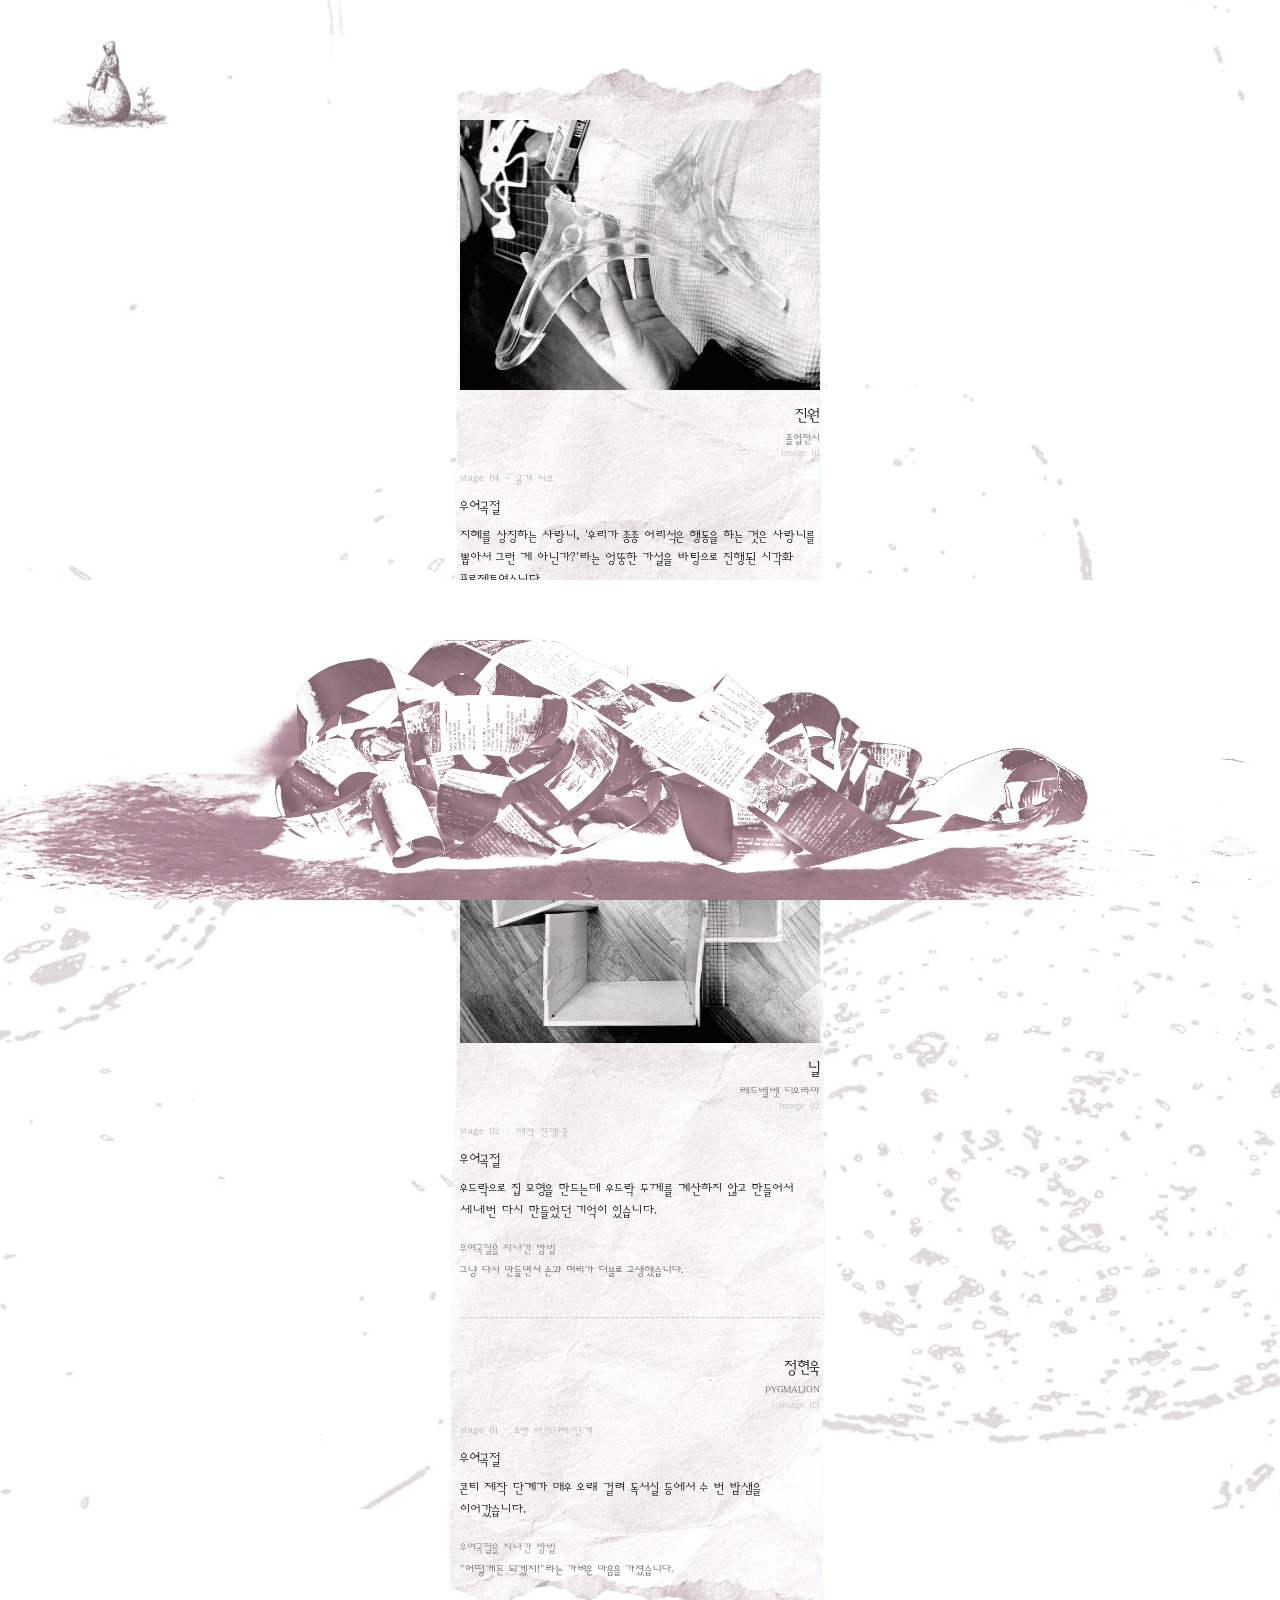
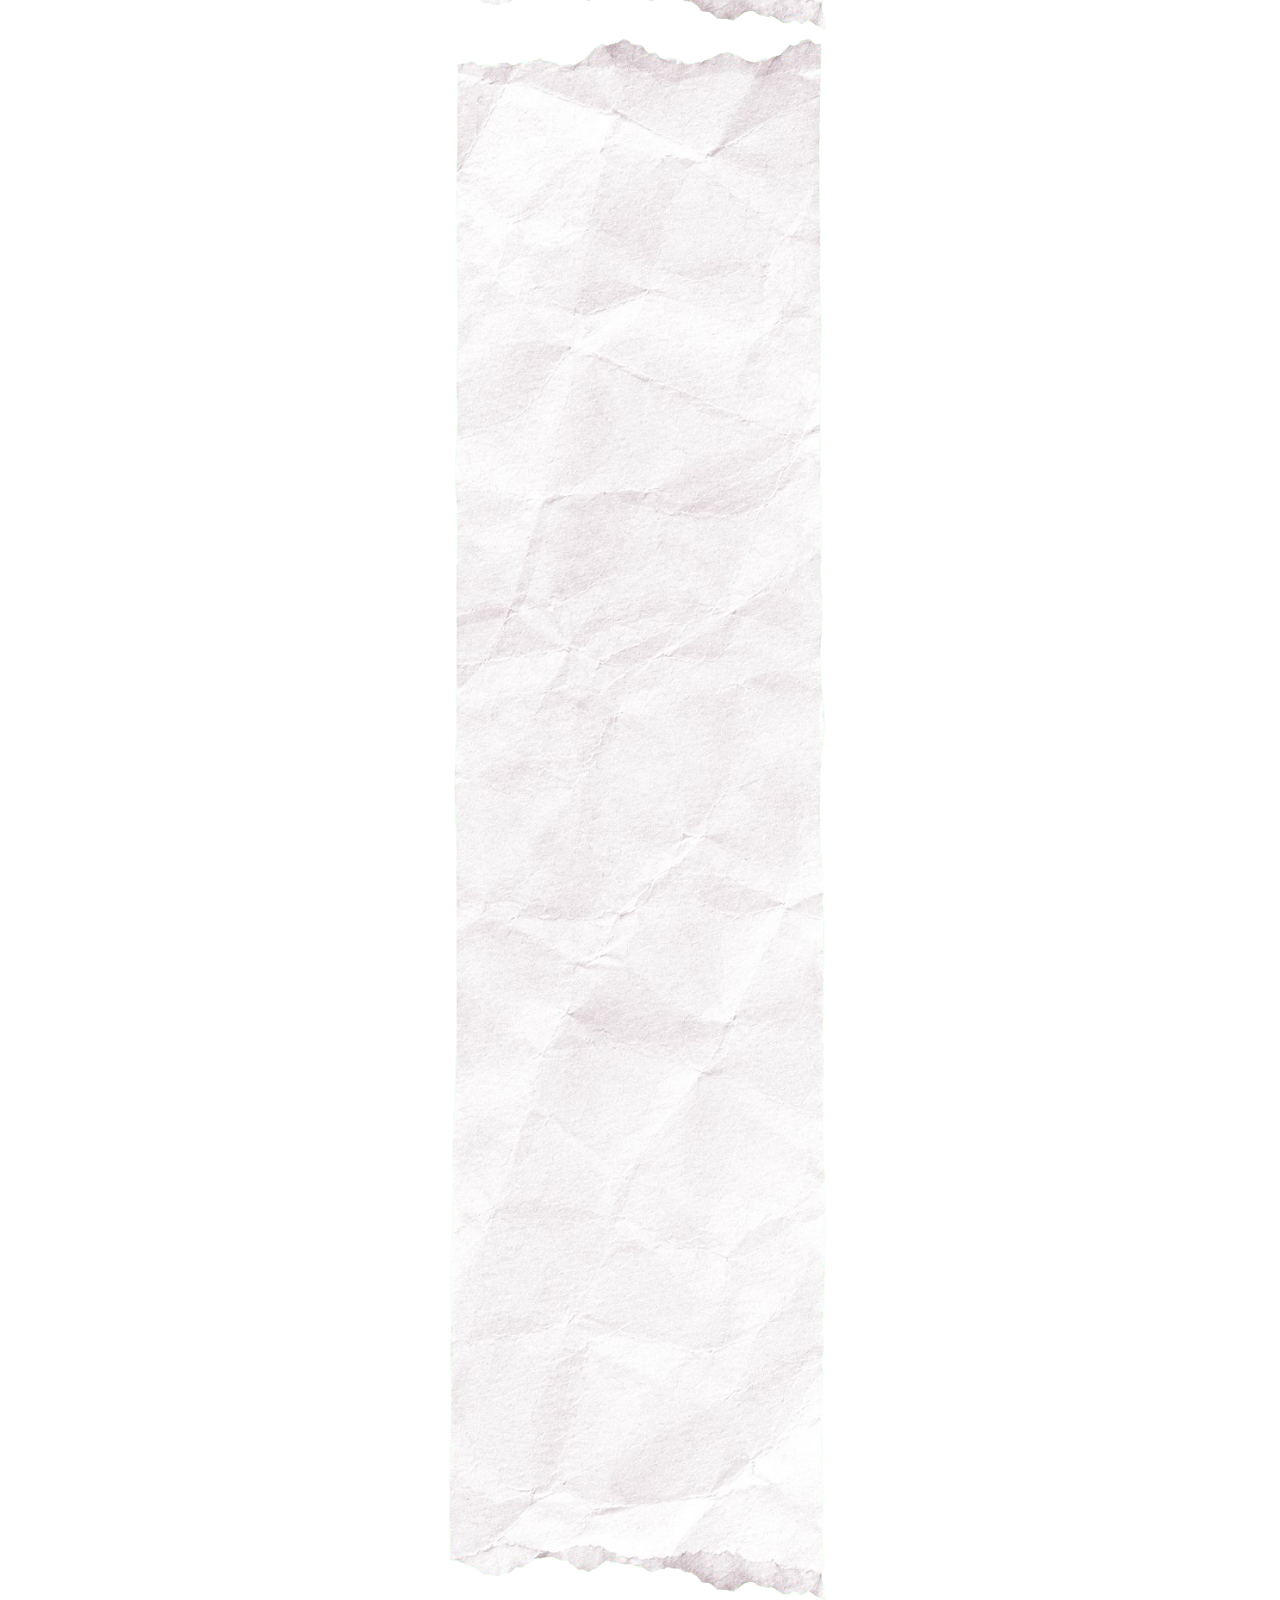
==== part_b.html @ 2a052629 "Initial commit" ====
<!DOCTYPE html>
<html lang="ko">
<head>
<meta charset="UTF-8">
<meta name="viewport" content="width=device-width, initial-scale=1.0">
<title>우여곡절 아카이브 — Part B</title>
<link rel="stylesheet" href="style.css">
<style>
html, body { margin:0; padding:0; background:#fff; }
* { cursor:none !important; box-sizing:border-box; }

body.part-b-body {
  width: 100%;
  min-height: 100vh;
  overflow-x: hidden;
  overflow-y: auto;
  background: #FFFFFF;
  display: block;
  padding-bottom: 340px;
}

.part-b-bg-fixed {
  position: fixed; top: -100px; left: 50%;
  transform: translateX(-50%);
  width: 2574px; height: auto;
  pointer-events: none; z-index: 0; opacity: 0.22;
}

.part-b-home {
  position: fixed; top: 30px; left: 30px;
  width: 160px; height: 107px; z-index: 100; display: block;
}
.part-b-home img { width:100%; height:100%; object-fit:contain; transition:transform 0.3s; }
.part-b-home:hover img { transform:scale(1.05); }

#b-loading {
  position: fixed; inset: 0;
  display: flex; align-items: center; justify-content: center;
  font-family: 'OnulGongHanChe', serif; font-size: 18px; color: #aaa;
  z-index: 200; background: #fff; transition: opacity 0.5s;
}

/* ══════════════════════════════════════
   영수증: 텍스처를 세로로 반복 = 하나의 긴 종이
   콘텐츠는 종이 안정 영역(중앙 ~50% 폭) 안에만
══════════════════════════════════════ */
.receipt-col {
  position: relative;
  /* 텍스처 가운데 종이 폭(423px) 보다 살짝 크게 표시 */
  width: 720px;
  margin: 40px auto 0;
  z-index: 5;
}

/* 텍스처 레이어 — 여러 장 이어붙임 */
.receipt-textures {
  position: absolute;
  inset: 0;
  z-index: 1;
  display: flex;
  flex-direction: column;
}
.receipt-textures img {
  width: 100%;
  height: auto;
  display: block;
  mix-blend-mode: multiply;
  /* 이어붙일 때 첫 장 제외하고 위쪽 찢어진 부분 잘라냄 */
  margin-top: -50px;
}
.receipt-textures img:first-child { margin-top: 0; }

/* 콘텐츠 — 텍스처 위에 */
.receipt-content {
  position: relative;
  z-index: 2;
  /* 좌우: 종이 안정 영역 안쪽 (텍스처 가운데 50%만 종이) */
  /* 720px 폭 기준 좌우 비율 24% → 약 175px씩 */
  padding: 80px 180px 80px;
}

/* 카드 */
.receipt-entry {
  position: relative;
  padding-bottom: 36px;
  margin-bottom: 36px;
  border-bottom: 1.5px dashed rgba(0,0,0,0.18);
}
.receipt-entry:last-child {
  border-bottom: none;
  padding-bottom: 0;
}

/* 인터뷰 이미지 */
.receipt-img {
  width: 100%; height: auto; display: block;
  mix-blend-mode: multiply;
  filter: contrast(1.1) brightness(0.85);
  margin-bottom: 12px;
}
.receipt-img-placeholder {
  width: 100%; height: 160px;
  background: rgba(0,0,0,0.04);
  display: flex; align-items: center; justify-content: center;
  font-family: 'OnulGongHanChe', serif;
  font-size: 11px; color: rgba(0,0,0,0.2);
  margin-bottom: 12px;
}

.receipt-meta { text-align: right; margin-bottom: 12px; }
.receipt-name {
  font-family: 'OnulGongHanChe', serif;
  font-weight: 700; font-size: 17px; line-height: 28px; color: #000;
}
.receipt-work {
  font-family: 'OnulGongHanChe', serif;
  font-weight: 500; font-size: 12px; line-height: 18px; color: #666;
}
.receipt-image-label {
  font-family: 'OnulGongHanChe', serif;
  font-weight: 500; font-size: 11px; color: #bbb;
}

.receipt-stage-tag {
  font-family: 'OnulGongHanChe', serif;
  font-weight: 500; font-size: 11px; color: #aaa;
  margin-bottom: 8px; letter-spacing: 0.04em;
}

.receipt-section-label {
  font-family: 'OnulGongHanChe', serif;
  font-weight: 700; font-size: 15px; line-height: 28px;
  color: #000; margin-bottom: 4px;
}

.receipt-text {
  font-family: 'OnulGongHanChe', serif;
  font-weight: 500; font-size: 14px; line-height: 22px;
  color: #000; word-break: keep-all; overflow-wrap: break-word;
}

.receipt-solution-wrap { margin-top: 14px; }
.receipt-solution-label {
  font-family: 'OnulGongHanChe', serif;
  font-weight: 700; font-size: 12px; line-height: 24px; color: #777;
}
.receipt-solution-text {
  font-family: 'OnulGongHanChe', serif;
  font-weight: 500; font-size: 12px; line-height: 20px;
  color: #555; word-break: keep-all; overflow-wrap: break-word;
}

/* PILE */
.pile-fixed {
  position: fixed; bottom: 0; left: 0;
  width: 100vw; z-index: 10; pointer-events: none;
}
.pile-fixed img {
  width: 100%; height: auto; display: block;
  mix-blend-mode: multiply;
  max-height: 320px; object-fit: cover; object-position: bottom;
}

/* 커서 */
#cursor {
  position: fixed; width: 52px; height: auto;
  pointer-events: none; z-index: 9999;
  transform: translate(-50%, -88%);
  user-select: none; opacity: 0; transition: opacity 0.15s;
}
#trail-layer { position: fixed; inset: 0; pointer-events: none; z-index: 80; overflow: hidden; }
.trail-img { position: fixed; pointer-events: none; opacity: 0; transition: opacity 0.15s ease; }
#quote-bubble {
  position: fixed; pointer-events: none; z-index: 90;
  opacity: 0; transition: opacity 0.4s ease; max-width: 340px;
}
.quote-text { font-family: 'OnulGongHanChe', serif; font-weight: 500; font-size: 18px; line-height: 1.7; color: #000; word-break: keep-all; }
.quote-attr { font-family: 'OnulGongHanChe', serif; font-weight: 300; font-size: 13px; color: #666; margin-top: 8px; }
</style>
</head>
<body class="part-b-body">

<div id="b-loading">불러오는 중…</div>

<img id="cursor" src="images/custom_cursor.png" alt="">
<div id="trail-layer"></div>
<div id="quote-bubble">
  <div class="quote-text" id="quote-text"></div>
  <div class="quote-attr" id="quote-attr"></div>
</div>

<img src="images/egg_background.png" class="part-b-bg-fixed" alt="">
<a href="index.html" class="part-b-home">
  <img src="images/landingpage_button.png" alt="">
</a>

<div class="receipt-col" id="receipt-col">
  <!-- 텍스처 레이어 (JS가 콘텐츠 높이에 맞춰 갯수 채움) -->
  <div class="receipt-textures" id="receipt-textures"></div>
  <!-- 콘텐츠 레이어 -->
  <div class="receipt-content" id="receipt-content"></div>
</div>

<!-- 영수증 하단 pile 경계 마스크 -->
<div class="receipt-pile-mask"></div>

<div class="pile-fixed">
  <img src="images/pile.png" alt="">
</div>

<script src="sheet.js"></script>

<script>
function renderReceipt(data) {
  const content = document.getElementById('receipt-content');
  const textures = document.getElementById('receipt-textures');

  if (!data || !data.length) {
    content.innerHTML = '<div style="padding:40px;color:#aaa;font-family:OnulGongHanChe,serif">데이터를 불러올 수 없습니다.</div>';
    return;
  }

  // 콘텐츠 렌더
  let html = '';
  data.forEach((d, i) => {
    const num = String(i+1).padStart(2,'0');
    // 로컬 이미지 매핑
    const LOCAL_IMGS = {
      '진원':             'images/interview_jinwon.png',
      '닐':               'images/interview_nil.png',
      '토토':             'images/interview_toto.png',
      '소녀시대언니들도와줘': 'images/interview_sideeye_1.png',
      '조훈규':           'images/interview_hh.png',
    };
    const imgSrc = d.imageUrl || LOCAL_IMGS[d.name] || null;
    // 이미지 있을 때만 표시, 없으면 생략
    const imgBlock = imgSrc
      ? `<img src="${imgSrc}" class="receipt-img" alt="${d.name}">`
      : '';
    const sol = d.solution
      ? `<div class="receipt-solution-wrap">
          <div class="receipt-solution-label">우여곡절을 지나간 방법</div>
          <div class="receipt-solution-text">${d.solution}</div>
         </div>` : '';
    const stageLabel = STAGE_NAMES[d.stage] || d.stageWhen || '';
    html += `
      <div class="receipt-entry">
        ${imgBlock}
        <div class="receipt-meta">
          <div class="receipt-name">${d.name}</div>
          <div class="receipt-work">${d.work}</div>
          <div class="receipt-image-label">image ${num}</div>
        </div>
        <div class="receipt-stage-tag">stage ${d.stage} · ${stageLabel}</div>
        <div class="receipt-section-label">우여곡절</div>
        <div class="receipt-text">${d.story.replace(/\n/g,'<br>')}</div>
        ${sol}
      </div>`;
  });
  content.innerHTML = html;

  // 텍스처 갯수: 콘텐츠 높이에 따라 채움
  requestAnimationFrame(() => {
    const contentHeight = content.offsetHeight;
    // 텍스처 한 장이 폭 720일 때 높이 = 720 * (1882/836) ≈ 1620px
    const textureH = 720 * (1882/836);
    // 첫 장 이후로는 -50px overlap이라 실효 높이 1570px
    const effectiveH = textureH - 50;
    const count = Math.max(1, Math.ceil((contentHeight - textureH) / effectiveH) + 1);

    let texHtml = '';
    for (let i = 0; i < count; i++) {
      texHtml += '<img src="images/paper_texture.png" alt="">';
    }
    textures.innerHTML = texHtml;
  });
}

(async () => {
  const loading = document.getElementById('b-loading');
  try {
    const data = await fetchSheetData();
    renderReceipt(data);
  } catch(e) {
    console.error('시트 로드 실패:', e);
    renderReceipt([
      { name:"진원", work:"졸업전시", stage:"04", stageWhen:"공개 이후",
        story:"지혜를 상징하는 사랑니, '우리가 종종 어리석은 행동을 하는 것은 사랑니를 뽑아서 그런 게 아닌가?'라는 엉뚱한 가설을 바탕으로 진행된 시각화 프로젝트였습니다.",
        solution:"" },
      { name:"닐", work:"레드벨벳 디오라마", stage:"02", stageWhen:"제작 진행 중",
        story:"우드락으로 집 모형을 만드는데 우드락 두께를 계산하지 않고 만들어서 세네번 다시 만들었던 기억이 있습니다.",
        solution:"그냥 다시 만들면서 손과 머리가 더블로 고생했습니다." },
      { name:"정현욱", work:"PYGMALION", stage:"01", stageWhen:"초반 아이디어 단계",
        story:"콘티 제작 단계가 매우 오래 걸려 독서실 등에서 수 번 밤샘을 이어갔습니다.",
        solution:"\"어떻게든 되겠지!\"라는 가벼운 마음을 가졌습니다." },
    ]);
  } finally {
    loading.style.opacity = '0';
    setTimeout(() => loading.remove(), 500);
  }
  // solution 텍스트로 드래그 quote 업데이트
  if (data && data.length) {
    const sentences = [];
    data.forEach(d => {
      if (!d.solution) return;
      if (d.solution.length < 60) sentences.push({ text: d.solution.trim(), attr: d.name });
      // 긴 건 앞 60자
      else sentences.push({ text: d.solution.slice(0, 55).trim() + '…', attr: d.name });
    });
    if (sentences.length > 2) {
      QUOTES.length = 0;
      sentences.forEach(s => QUOTES.push(s));
    }
  }
})();
</script>

<script>
const cursor = document.getElementById('cursor');
document.addEventListener('mousemove', e => {
  cursor.style.left = e.clientX+'px'; cursor.style.top = e.clientY+'px';
  cursor.style.opacity = '1';
});
document.addEventListener('mouseleave', ()=>cursor.style.opacity='0');
document.addEventListener('mouseenter', ()=>cursor.style.opacity='1');

const QUOTES=[{text:"어떻게든 되겠지!",attr:"정현욱"},{text:"즐기기도 하지만 이런 과정을 통해 작업세계가 단단해진다",attr:"비둘기"},{text:"죽어라 하는 수 밖에. 그래야 될 대로 된다",attr:"켠누님"},{text:"울면서 정신없이 밤을 새 책을 만들었다",attr:"토토"},{text:"녹음하면서 사과만 다섯개 먹었어요",attr:"고래"},{text:"끊질기게 인터넷을 뒤지고, 여러 실험을 하고, 다시 만들고",attr:"비둘기"},{text:"아 포기할까..그래도 시작한 거 끝까지 해야지",attr:"진원"}];
const PERSONAS=['images/egg_persona_01.png','images/egg_persona_02.png','images/egg_persona_03.png','images/egg_persona_04.png','images/egg_persona_05.png','images/egg_persona_06.png','images/egg_persona_07.png'];
const trailLayer=document.getElementById('trail-layer');
const quoteBubble=document.getElementById('quote-bubble');
const quoteText=document.getElementById('quote-text');
const quoteAttr=document.getElementById('quote-attr');
let isDown=false,didDrag=false,downX=0,downY=0,lastTX=0,lastTY=0,quoteTimer=null;
document.querySelectorAll('a').forEach(a=>a.addEventListener('click',e=>{if(didDrag)e.preventDefault();}));
document.addEventListener('mousedown',e=>{isDown=true;didDrag=false;downX=e.clientX;downY=e.clientY;lastTX=e.clientX;lastTY=e.clientY;});
document.addEventListener('mouseup',e=>{
  if(!isDown)return;isDown=false;if(!didDrag)return;
  const q=QUOTES[Math.floor(Math.random()*QUOTES.length)];
  quoteText.textContent='\u201c'+q.text+'\u201d';quoteAttr.textContent='— '+q.attr;
  let qx=e.clientX+28,qy=e.clientY-30;
  if(qx+340>window.innerWidth)qx=e.clientX-360;if(qy<30)qy=e.clientY+40;
  quoteBubble.style.left=qx+'px';quoteBubble.style.top=qy+'px';quoteBubble.style.opacity='1';
  if(quoteTimer)clearTimeout(quoteTimer);
  quoteTimer=setTimeout(()=>quoteBubble.style.opacity='0',4500);
});
document.addEventListener('mousemove',e=>{
  if(!isDown)return;
  if(!didDrag&&Math.hypot(e.clientX-downX,e.clientY-downY)>30)didDrag=true;
  if(!didDrag)return;
  if(Math.hypot(e.clientX-lastTX,e.clientY-lastTY)<55)return;
  lastTX=e.clientX;lastTY=e.clientY;
  const img=document.createElement('img');
  img.src=PERSONAS[Math.floor(Math.random()*PERSONAS.length)];
  img.className='trail-img';
  const sz=60+Math.random()*40,rot=(Math.random()-0.5)*18,flip=Math.random()>0.5?-1:1;
  img.style.cssText=`left:${e.clientX}px;top:${e.clientY}px;height:${sz}px;width:auto;transform:translate(-50%,-55%) rotate(${rot}deg) scaleX(${flip});`;
  trailLayer.appendChild(img);
  requestAnimationFrame(()=>{
    img.style.opacity='0.9';
    setTimeout(()=>{img.style.transition='opacity 2.5s ease';img.style.opacity='0';setTimeout(()=>img.remove(),2600);},800);
  });
});
</script>
</body>
</html>
---- style.css ----
/* ─────────────────────────────────────────
   FONT
   ───────────────────────────────────────── */
@font-face {
  font-family: 'OnulGongHanChe';
  src: url('fonts/OnulGongHanChe-Light.otf') format('opentype');
  font-weight: 300;
}
@font-face {
  font-family: 'OnulGongHanChe';
  src: url('fonts/OnulGongHanChe-Medium.otf') format('opentype');
  font-weight: 500;
}
@font-face {
  font-family: 'OnulGongHanChe';
  src: url('fonts/OnulGongHanChe-Medium.otf') format('opentype');
  font-weight: 700;
}

/* ─────────────────────────────────────────
   RESET
   ───────────────────────────────────────── */
* { margin: 0; padding: 0; box-sizing: border-box; }

html, body {
  width: 100%;
  height: 100%;
  background: #FFFFFF;
}

body {
  font-family: 'OnulGongHanChe', serif;
  cursor: none;
  user-select: none;
  overflow: hidden;
  display: flex;
  justify-content: center;
  align-items: center;
}

a { text-decoration: none; color: inherit; }

/* ─────────────────────────────────────────
   자동 축소 wrapper
   ───────────────────────────────────────── */
.scale-wrapper {
  position: relative;
  width: 1920px;
  height: 1200px;
  transform-origin: center center;
  flex-shrink: 0;
}

/* ─────────────────────────────────────────
   PAGE
   ───────────────────────────────────────── */
.page {
  position: absolute;
  inset: 0;
  width: 1920px;
  height: 1200px;
  background: #FFFFFF;
  overflow: hidden;
  display: none;
}
.page.active { display: block; }

/* 배경 알 자국 — 30% 투명 */
.egg-bg {
  position: absolute;
  top: -100px;
  left: 50%;
  transform: translateX(-50%);
  width: 2574px;
  height: auto;
  pointer-events: none;
  z-index: 1;
  opacity: 0.3;
}

/* ─────────────────────────────────────────
   양옆 큰 페르소나 (랜딩 페이지로 이동)
   왼쪽: X 약 -64 (화면 왼쪽 끝에 살짝 걸침)
   오른쪽: X 1586 (1920-334=1586)
   Y 485 둘 다
   ───────────────────────────────────────── */
.landing-side {
  position: absolute;
  width: 160px;
  height: 107px;
  z-index: 4;
  cursor: none;
  display: block;
}
.landing-side img {
  width: 100%;
  height: 100%;
  object-fit: contain;
  transition: transform 0.3s ease;
}
.landing-side:hover img {
  transform: scale(1.05);
}
.landing-left {
  position: fixed !important;
  bottom: 40px !important;
  left: 40px !important;
  top: auto !important;
  transform: none !important;
  width: 160px !important;
  height: 107px !important;
}
.landing-left img {
  transform: scaleX(-1);
}
.landing-left:hover img {
  transform: scaleX(-1) scale(1.05);
}
.landing-right {
  top: 485px;
  right: 0;
}

/* ─────────────────────────────────────────
   질문 텍스트
   ───────────────────────────────────────── */
.question {
  position: absolute;
  top: 40px;
  left: 612px;
  width: 400px;
  font-family: 'OnulGongHanChe', serif;
  font-weight: 700;
  font-size: 36px;
  line-height: 48px;
  color: #000;
  z-index: 5;
}

/* ─────────────────────────────────────────
   시점 5개
   ───────────────────────────────────────── */
.stages {
  position: absolute;
  top: 150px;
  left: 50%;
  transform: translateX(-50%);
  display: flex;
  flex-direction: column;
  align-items: center;
  gap: 50px;
  z-index: 5;
}

.stage-item {
  position: relative;
  display: flex;
  align-items: center;
  cursor: none;
  transition: transform 0.3s ease;
}
.stage-item:hover {
  transform: scale(1.03);
}

.stage-img {
  display: block;
  flex-shrink: 0;
}

.stage-01-size { width: 266px; height: 177px; }
.stage-02-size { width: 266px; height: 202px; }
.stage-03-size { width: 266px; height: 177px; }
.stage-04-size { width: 265px; height: 177px; }
.stage-05-size { width: 205px; height: 137px; }

.stage-label {
  font-family: 'OnulGongHanChe', serif;
  font-weight: 700;
  font-size: 20px;
  line-height: 20px;
  color: #000;
  white-space: nowrap;
  width: 200px;
  margin-left: 24px;
}

/* ─────────────────────────────────────────
   홈 알 (오른쪽 아래)
   ───────────────────────────────────────── */
.home-egg {
  position: fixed;
  bottom: 40px;
  left: 40px;
  width: 160px;
  height: 107px;
  z-index: 100;
  cursor: none;
  display: block;
}
.home-egg img {
  width: 100%;
  height: 100%;
  object-fit: contain;
  display: block;
  transition: transform 0.3s ease;
}
.home-egg:hover img {
  transform: scale(1.05);
}

/* tooltip */
[data-tooltip] {
  position: relative;
}
[data-tooltip]:hover::after {
  content: attr(data-tooltip);
  position: absolute;
  top: -32px;
  left: 50%;
  transform: translateX(-50%);
  font-family: 'OnulGongHanChe', serif;
  font-weight: 500;
  font-size: 16px;
  color: #000;
  white-space: nowrap;
  pointer-events: none;
  z-index: 100;
}

/* ─────────────────────────────────────────
   사례 화면
   ───────────────────────────────────────── */

/* sideeye: 피그마 X -64, Y -133, W 579 H 386 */
.sideeye-link {
  position: absolute;
  top: -133px;
  left: -64px;
  width: 579px;
  height: 386px;
  z-index: 6;
  cursor: none;
  display: block;
}
.sideeye {
  width: 100%;
  height: 100%;
  object-fit: contain;
  transition: transform 0.3s ease;
}
.sideeye-link:hover .sideeye {
  transform: scale(1.03);
}

/* 헤더 */
.case-header {
  position: absolute;
  top: 60px;
  left: 50%;
  transform: translateX(-50%);
  font-family: 'OnulGongHanChe', serif;
  font-weight: 700;
  font-size: 36px;
  line-height: 48px;
  color: #000;
  z-index: 5;
}

/* 왼쪽 단계 인덱스 (현재 시점 빼고 4개) */
.stage-nav {
  position: absolute;
  top: 320px;
  left: 80px;
  display: flex;
  flex-direction: column;
  gap: 24px;
  z-index: 5;
}
.stage-nav-item {
  display: flex;
  align-items: center;
  cursor: none;
  transition: transform 0.3s ease;
}
.stage-nav-item:hover {
  transform: scale(1.03);
}
.stage-nav-item img {
  width: 110px;
  height: auto;
  display: block;
  flex-shrink: 0;
}
.stage-nav-item .stage-nav-label {
  font-family: 'OnulGongHanChe', serif;
  font-weight: 500;
  font-size: 13px;
  color: #000;
  margin-left: 10px;
  white-space: nowrap;
}

/* 가운데 — 이미지가 텍스트 위에 있어야 함 (z-index 높게) */
.case-center {
  position: absolute;
  top: 430px;
  left: 50%;
  transform: translateX(-50%);
  display: flex;
  flex-direction: column;
  align-items: center;
  gap: 12px;
  z-index: 8; /* 텍스트박스(5)보다 위 */
}
.case-subtitle {
  font-family: 'OnulGongHanChe', serif;
  font-weight: 500;
  font-size: 16px;
  line-height: 22px;
  color: #000;
  margin-bottom: 8px;
  text-align: center;
  width: 388px;
  word-break: keep-all;
  overflow-wrap: break-word;
  white-space: normal;
}
.case-main-img {
  width: 388px;
  height: 259px;
  cursor: none;
  background: #FFFFFF;
  transition: transform 0.3s ease;
}
.case-main-img:hover {
  transform: scale(1.03);
}
.case-main-img[data-tooltip]:hover::after {
  top: auto;
  bottom: -32px;
  font-size: 14px;
  font-weight: 500;
}
.case-stage-label {
  font-family: 'OnulGongHanChe', serif;
  font-weight: 500;
  font-size: 16px;
  line-height: 20px;
  color: #000;
  text-align: center;
  margin-top: 4px;
}
.case-stage-label span {
  margin-right: 8px;
}

/* 텍스트박스 공통 */
.case-box {
  position: absolute;
  width: 288px;
  font-family: 'OnulGongHanChe', serif;
  font-weight: 500;
  font-size: 16px;
  line-height: 20px;
  color: #000;
  z-index: 5;
  overflow: hidden;
}
.case-box-content {
  width: 100%;
  height: 100%;
  overflow-y: auto;
  overflow-x: hidden;
  padding-right: 8px;
  word-break: keep-all;
  hyphens: none;
  -webkit-hyphens: none;
}
.case-box-content::-webkit-scrollbar { width: 4px; }
.case-box-content::-webkit-scrollbar-thumb { background: rgba(0,0,0,0.15); }

/* 왼쪽 해결 — 짧음 (X 440, Y 440 근처에서 시작) */
.case-box-left {
  top: 470px;
  left: 440px;
  height: 116px;
}

/* 오른쪽 우여곡절 — 김 (X ~1192, Y ~440 근처) */
.case-box-right {
  top: 440px;
  right: 440px;
  height: 317px;
}

/* ─────────────────────────────────────────
   드래그 트레일
   ───────────────────────────────────────── */
#trail-layer {
  position: fixed;
  inset: 0;
  pointer-events: none;
  z-index: 80;
}
.trail-img {
  position: absolute;
  pointer-events: none;
  opacity: 0;
  transition: opacity 0.15s ease;
}

#quote-bubble {
  position: fixed;
  pointer-events: none;
  z-index: 90;
  opacity: 0;
  transition: opacity 0.4s ease;
  max-width: 340px;
}
.quote-text {
  font-family: 'OnulGongHanChe', serif;
  font-weight: 500;
  font-size: 20px;
  line-height: 1.7;
  color: #000;
  word-break: keep-all;
}
.quote-attr {
  font-family: 'OnulGongHanChe', serif;
  font-weight: 300;
  font-size: 14px;
  color: #555;
  margin-top: 8px;
  letter-spacing: 0.05em;
}

/* ─────────────────────────────────────────
   커스텀 커서 (시스템 커서 완전 숨김)
   ───────────────────────────────────────── */
* { cursor: none !important; }

#cursor {
  position: fixed;
  width: 50px;
  height: auto;
  pointer-events: none;
  z-index: 9999;
  transform: translate(-20%, -10%);
  user-select: none;
}

/* ─────────────────────────────────────────
   LANDING 페이지
   ───────────────────────────────────────── */
.landing-page {
  position: absolute;
  inset: 0;
  width: 1920px;
  height: 1200px;
  background: #FFFFFF;
}

/* 중앙 거대 알 (C 페이지로) — 약간 오른쪽 */
.landing-main {
  position: absolute;
  bottom: 0;
  left: 50px;
  width: 1509px;
  height: 720px;
  z-index: 5;
  display: block;
}
.landing-main img {
  width: 100%;
  height: 100%;
  object-fit: contain;
  transition: transform 0.5s ease, filter 0.5s ease;
}
.landing-main:hover img {
  transform: scale(1.02);
  filter: brightness(1.05);
}

/* 왼쪽 위 — A 페이지 (더 왼쪽, 약간 작게) */
.landing-a {
  position: absolute;
  top: 0px;
  left: -120px;
  width: 540px;
  height: 320px;
  z-index: 6;
  display: block;
}
.landing-a img {
  width: 100%;
  height: 100%;
  object-fit: contain;
  transition: transform 0.4s ease, filter 0.4s ease;
}
.landing-a:hover img {
  transform: scale(1.04);
  filter: brightness(1.25) saturate(1.1);
}
.landing-a:active img {
  filter: brightness(1.6) saturate(1.2);
  transform: scale(1.02);
}

/* 오른쪽 — B 페이지 (약간 작게) */
.landing-b {
  position: absolute;
  top: 150px;
  right: -80px;
  width: 460px;
  height: 645px;
  z-index: 6;
  display: block;
}
.landing-b img {
  width: 100%;
  height: 100%;
  object-fit: contain;
  transition: transform 0.4s ease, filter 0.4s ease;
}
.landing-b:hover img {
  transform: scale(1.04);
  filter: brightness(1.25) saturate(1.1);
}
.landing-b:active img {
  filter: brightness(1.6) saturate(1.2);
  transform: scale(1.02);
}

/* 호버 텍스트 — 그래픽 밖 빈 공간으로 */
.landing-a:hover::after {
  content: 'Share Yours';
  position: fixed;
  bottom: 60px;
  left: 60px;
  transform: none;
  font-family: 'OnulGongHanChe', serif;
  font-weight: 500;
  font-size: 26px;
  color: #2a1a18;
  white-space: nowrap;
  pointer-events: none;
  z-index: 9999;
  letter-spacing: 0.04em;
}

.landing-b:hover::after {
  content: '우여곡절 Archiving';
  position: absolute;
  top: 50%;
  left: -260px;        /* 상자 왼쪽 빈 공간 */
  transform: translateY(-50%);
  font-family: 'OnulGongHanChe', serif;
  font-weight: 500;
  font-size: 26px;
  color: #2a1a18;
  white-space: nowrap;
  pointer-events: none;
  z-index: 50;
  letter-spacing: 0.04em;
}

.landing-main:hover::after {
  content: '우여곡절 탈출 방법 겉눈질';
  position: absolute;
  top: -50px;          /* 알 위쪽 빈 공간 */
  left: 50%;
  transform: translateX(-50%);
  font-family: 'OnulGongHanChe', serif;
  font-weight: 500;
  font-size: 28px;
  color: #2a1a18;
  white-space: nowrap;
  pointer-events: none;
  z-index: 50;
  letter-spacing: 0.04em;
}

/* 호버 + 클릭 시 빛나는 효과 */
.landing-main:hover img {
  transform: scale(1.02);
  filter: brightness(1.08);
}
.landing-main:active img {
  filter: brightness(1.2);
}
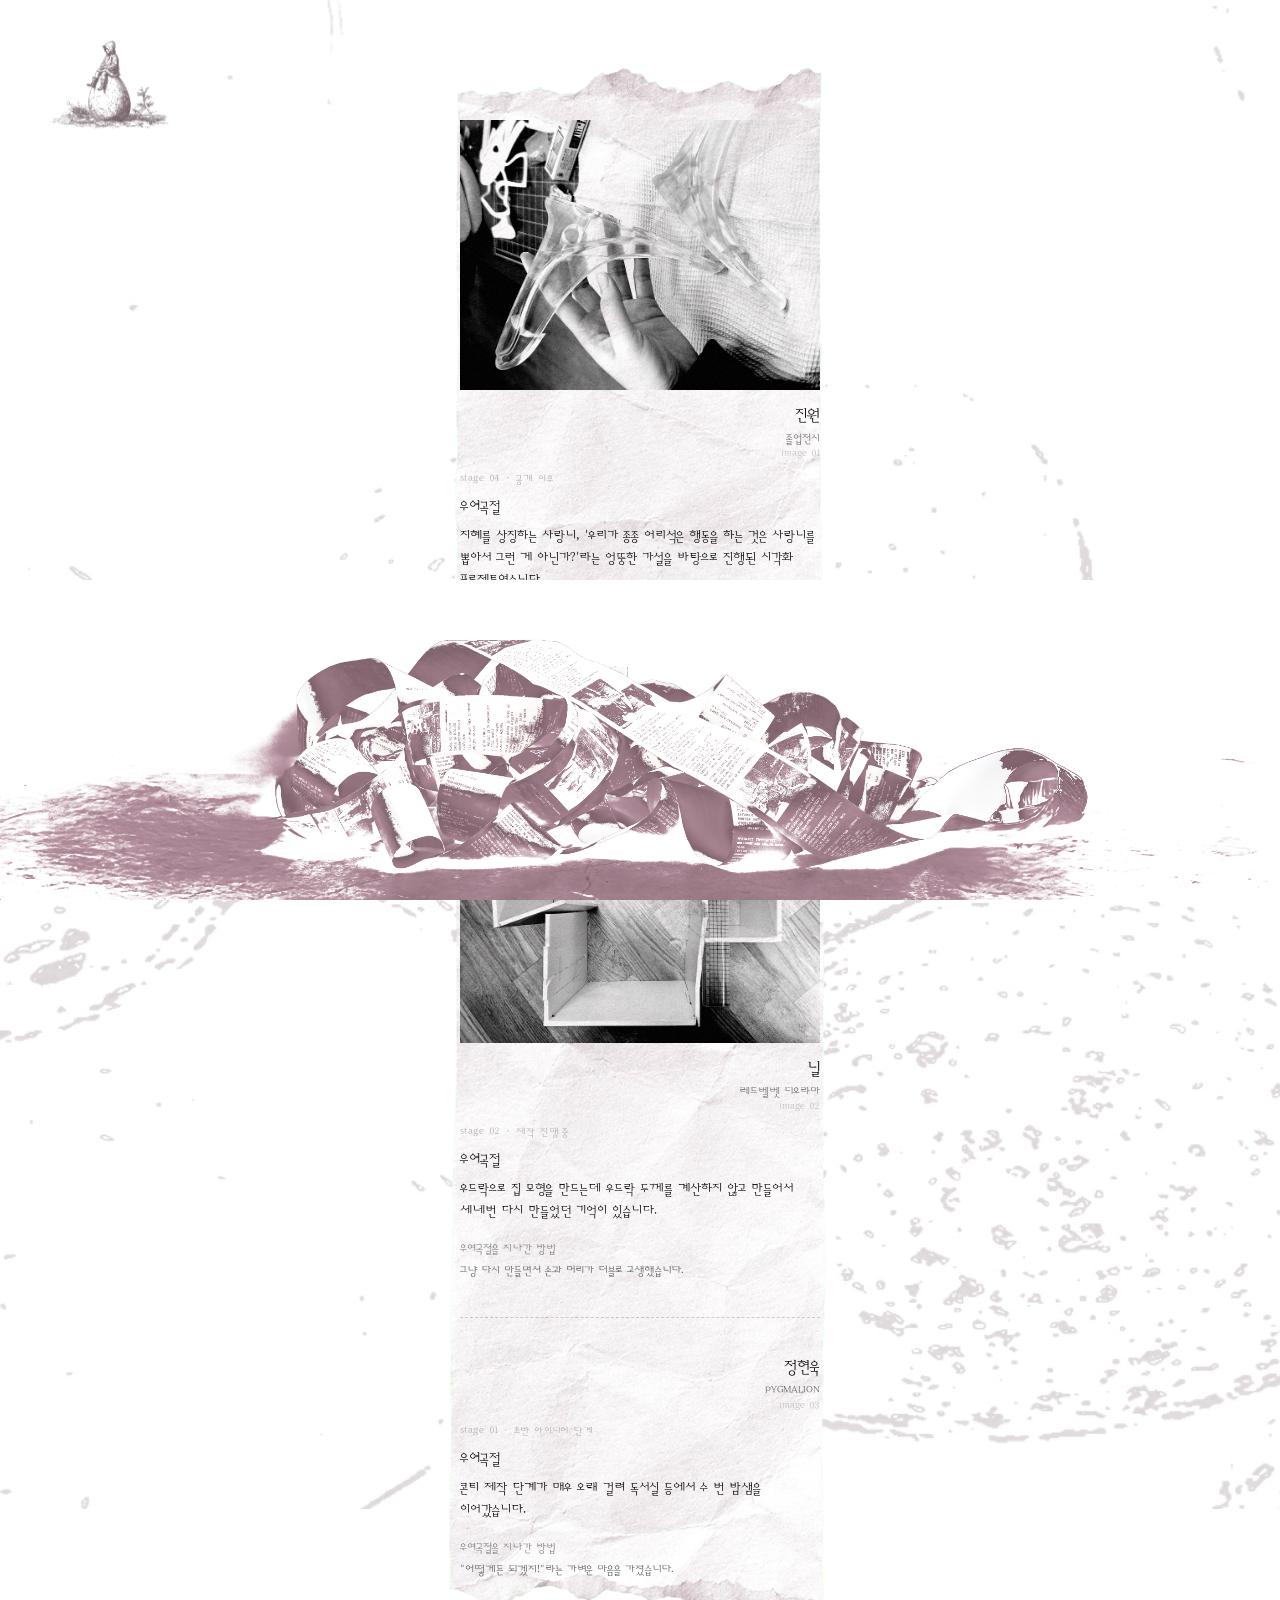
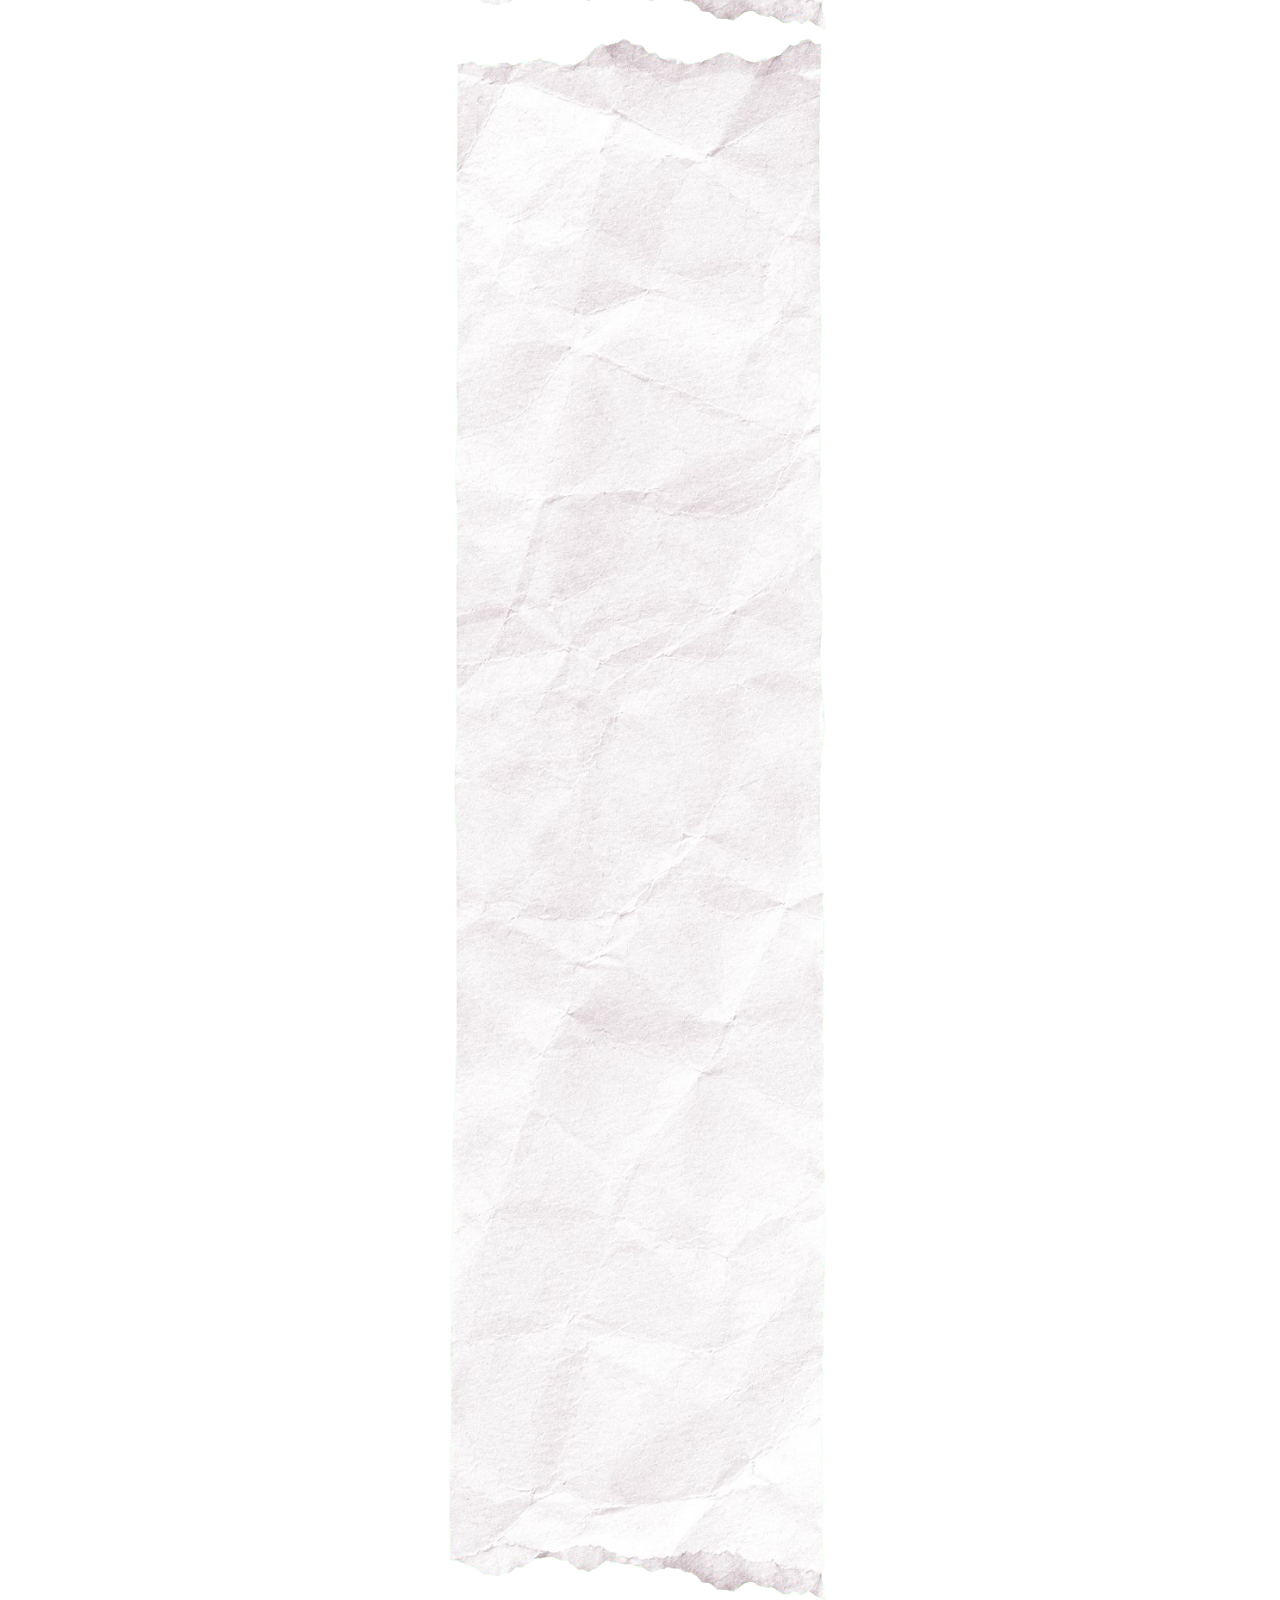
==== commit 88d49f3a: "Update part_b.html" ====
--- a/part_b.html
+++ b/part_b.html
@@ -157,7 +157,8 @@
 }
 .pile-fixed img {
   width: 100%; height: auto; display: block;
-  mix-blend-mode: multiply;
+  mix-blend-mode: normal;
+  opacity: 1;
   max-height: 320px; object-fit: cover; object-position: bottom;
 }
 
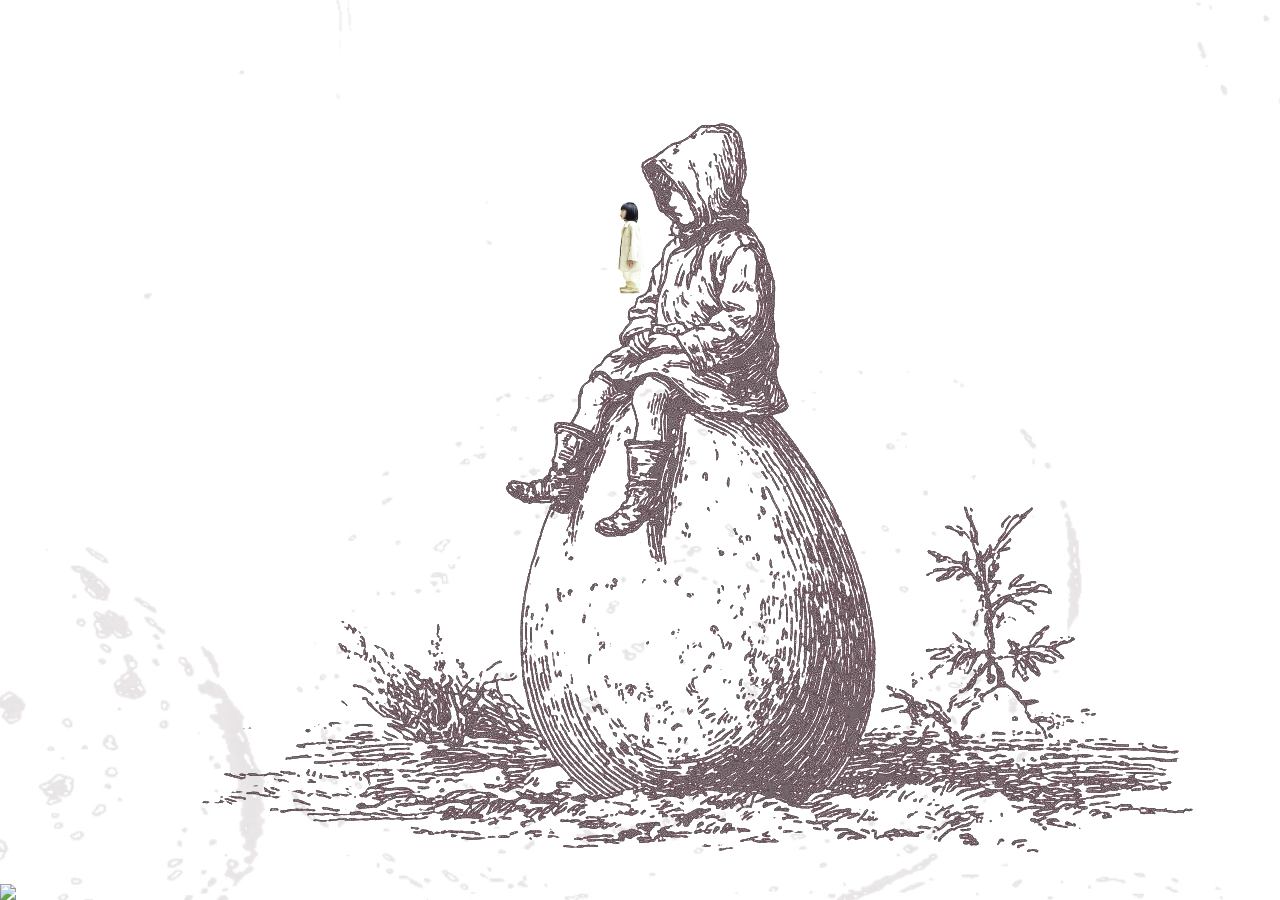
==== commit d127b9ba: "fix image" ====
--- a/part_b.html
+++ b/part_b.html
@@ -6,361 +6,105 @@
 <title>우여곡절 아카이브 — Part B</title>
 <link rel="stylesheet" href="style.css">
 <style>
-html, body { margin:0; padding:0; background:#fff; }
-* { cursor:none !important; box-sizing:border-box; }
+/* ─────────────────────────────────────────
+   기본 레이아웃 수정
+   ───────────────────────────────────────── */
+html, body { margin: 0; padding: 0; background: #fff; cursor: none !important; }
+* { cursor: none !important; box-sizing: border-box; }
 
 body.part-b-body {
-  width: 100%;
-  min-height: 100vh;
-  overflow-x: hidden;
-  overflow-y: auto;
+  width: 100%; min-height: 100vh;
+  overflow-x: hidden; overflow-y: auto;
   background: #FFFFFF;
-  display: block;
-  padding-bottom: 340px;
+  padding-bottom: 400px; /* 하단 무더기 공간 확보 */
 }
 
-.part-b-bg-fixed {
-  position: fixed; top: -100px; left: 50%;
-  transform: translateX(-50%);
-  width: 2574px; height: auto;
-  pointer-events: none; z-index: 0; opacity: 0.22;
-}
-
-.part-b-home {
-  position: fixed; top: 30px; left: 30px;
-  width: 160px; height: 107px; z-index: 100; display: block;
-}
-.part-b-home img { width:100%; height:100%; object-fit:contain; transition:transform 0.3s; }
-.part-b-home:hover img { transform:scale(1.05); }
-
-#b-loading {
-  position: fixed; inset: 0;
-  display: flex; align-items: center; justify-content: center;
-  font-family: 'OnulGongHanChe', serif; font-size: 18px; color: #aaa;
-  z-index: 200; background: #fff; transition: opacity 0.5s;
-}
-
-/* ══════════════════════════════════════
-   영수증: 텍스처를 세로로 반복 = 하나의 긴 종이
-   콘텐츠는 종이 안정 영역(중앙 ~50% 폭) 안에만
-══════════════════════════════════════ */
+/* ── 영수증 종이 크기 및 정렬 ── */
 .receipt-col {
   position: relative;
-  /* 텍스처 가운데 종이 폭(423px) 보다 살짝 크게 표시 */
-  width: 720px;
-  margin: 40px auto 0;
+  width: 900px; /* 영수증 크기 키움 */
+  margin: 100px auto 0;
   z-index: 5;
 }
 
-/* 텍스처 레이어 — 여러 장 이어붙임 */
-.receipt-textures {
-  position: absolute;
-  inset: 0;
-  z-index: 1;
-  display: flex;
-  flex-direction: column;
-}
-.receipt-textures img {
-  width: 100%;
-  height: auto;
-  display: block;
-  mix-blend-mode: multiply;
-  /* 이어붙일 때 첫 장 제외하고 위쪽 찢어진 부분 잘라냄 */
-  margin-top: -50px;
-}
-.receipt-textures img:first-child { margin-top: 0; }
+.receipt-paper { width: 100%; display: block; }
 
-/* 콘텐츠 — 텍스처 위에 */
 .receipt-content {
-  position: relative;
-  z-index: 2;
-  /* 좌우: 종이 안정 영역 안쪽 (텍스처 가운데 50%만 종이) */
-  /* 720px 폭 기준 좌우 비율 24% → 약 175px씩 */
-  padding: 80px 180px 80px;
+  position: absolute; top: 0; left: 0;
+  width: 100%; height: 100%;
+  padding: 80px 110px; /* 텍스트가 그래픽 안 넘어가게 여백 조절 */
+  display: flex; flex-direction: column; align-items: center;
 }
 
-/* 카드 */
-.receipt-entry {
-  position: relative;
-  padding-bottom: 36px;
-  margin-bottom: 36px;
-  border-bottom: 1.5px dashed rgba(0,0,0,0.18);
-}
-.receipt-entry:last-child {
-  border-bottom: none;
-  padding-bottom: 0;
+/* ── 이미지 디테일 (노이즈 + Multiply) ── */
+.receipt-canvas {
+  width: 60%; /* 이미지 사이즈 줄임 */
+  height: auto;
+  mix-blend-mode: multiply; /* 흰색 날리고 종이 질감 비치게 */
+  filter: url(#heavyNoise) contrast(1.1); /* 강한 노이즈 */
+  margin-bottom: 20px;
+  pointer-events: none;
 }
 
-/* 인터뷰 이미지 */
-.receipt-img {
-  width: 100%; height: auto; display: block;
-  mix-blend-mode: multiply;
-  filter: contrast(1.1) brightness(0.85);
-  margin-bottom: 12px;
+.receipt-info { width: 100%; font-family: 'OnulGongHanChe', serif; }
+.r-line { display: flex; justify-content: space-between; border-bottom: 1px dashed #ccc; padding: 10px 0; font-size: 20px; }
+.r-story { margin-top: 25px; font-size: 18px; line-height: 1.6; text-align: justify; word-break: break-all; }
+
+/* ── 하단 무더기 (화면 고정) ── */
+.part-b-pile {
+  position: fixed; /* 고정! */
+  bottom: 0; left: 50%;
+  transform: translateX(-50%);
+  width: 100%; max-width: 1920px;
+  z-index: 80; pointer-events: none;
 }
-.receipt-img-placeholder {
-  width: 100%; height: 160px;
-  background: rgba(0,0,0,0.04);
-  display: flex; align-items: center; justify-content: center;
-  font-family: 'OnulGongHanChe', serif;
-  font-size: 11px; color: rgba(0,0,0,0.2);
-  margin-bottom: 12px;
-}
+.part-b-pile img { width: 100%; display: block; }
 
-.receipt-meta { text-align: right; margin-bottom: 12px; }
-.receipt-name {
-  font-family: 'OnulGongHanChe', serif;
-  font-weight: 700; font-size: 17px; line-height: 28px; color: #000;
-}
-.receipt-work {
-  font-family: 'OnulGongHanChe', serif;
-  font-weight: 500; font-size: 12px; line-height: 18px; color: #666;
-}
-.receipt-image-label {
-  font-family: 'OnulGongHanChe', serif;
-  font-weight: 500; font-size: 11px; color: #bbb;
-}
-
-.receipt-stage-tag {
-  font-family: 'OnulGongHanChe', serif;
-  font-weight: 500; font-size: 11px; color: #aaa;
-  margin-bottom: 8px; letter-spacing: 0.04em;
-}
-
-.receipt-section-label {
-  font-family: 'OnulGongHanChe', serif;
-  font-weight: 700; font-size: 15px; line-height: 28px;
-  color: #000; margin-bottom: 4px;
-}
-
-.receipt-text {
-  font-family: 'OnulGongHanChe', serif;
-  font-weight: 500; font-size: 14px; line-height: 22px;
-  color: #000; word-break: keep-all; overflow-wrap: break-word;
-}
-
-.receipt-solution-wrap { margin-top: 14px; }
-.receipt-solution-label {
-  font-family: 'OnulGongHanChe', serif;
-  font-weight: 700; font-size: 12px; line-height: 24px; color: #777;
-}
-.receipt-solution-text {
-  font-family: 'OnulGongHanChe', serif;
-  font-weight: 500; font-size: 12px; line-height: 20px;
-  color: #555; word-break: keep-all; overflow-wrap: break-word;
-}
-
-/* PILE */
-.pile-fixed {
-  position: fixed; bottom: 0; left: 0;
-  width: 100vw; z-index: 10; pointer-events: none;
-}
-.pile-fixed img {
-  width: 100%; height: auto; display: block;
-  mix-blend-mode: normal;
-  opacity: 1;
-  max-height: 320px; object-fit: cover; object-position: bottom;
-}
-
-/* 커서 */
-#cursor {
-  position: fixed; width: 52px; height: auto;
-  pointer-events: none; z-index: 9999;
-  transform: translate(-50%, -88%);
-  user-select: none; opacity: 0; transition: opacity 0.15s;
-}
-#trail-layer { position: fixed; inset: 0; pointer-events: none; z-index: 80; overflow: hidden; }
-.trail-img { position: fixed; pointer-events: none; opacity: 0; transition: opacity 0.15s ease; }
-#quote-bubble {
-  position: fixed; pointer-events: none; z-index: 90;
-  opacity: 0; transition: opacity 0.4s ease; max-width: 340px;
-}
-.quote-text { font-family: 'OnulGongHanChe', serif; font-weight: 500; font-size: 18px; line-height: 1.7; color: #000; word-break: keep-all; }
-.quote-attr { font-family: 'OnulGongHanChe', serif; font-weight: 300; font-size: 13px; color: #666; margin-top: 8px; }
+.part-b-home { position: fixed; top: 30px; left: 30px; z-index: 100; width: 150px; }
 </style>
 </head>
 <body class="part-b-body">
 
-<div id="b-loading">불러오는 중…</div>
+  <svg style="position: absolute; width: 0; height: 0;">
+    <filter id="heavyNoise">
+      <feTurbulence type="fractalNoise" baseFrequency="0.9" numOctaves="3" />
+      <feColorMatrix type="matrix" values="0 0 0 0 0, 0 0 0 0 0, 0 0 0 0 0, 0 0 0 -1.5 1.5" />
+    </filter>
+  </svg>
 
-<img id="cursor" src="images/custom_cursor.png" alt="">
-<div id="trail-layer"></div>
-<div id="quote-bubble">
-  <div class="quote-text" id="quote-text"></div>
-  <div class="quote-attr" id="quote-attr"></div>
-</div>
+  <img src="images/egg_background.png" style="position:fixed; top:-100px; left:50%; transform:translateX(-50%); width:2500px; opacity:0.15; z-index:0;">
 
-<img src="images/egg_background.png" class="part-b-bg-fixed" alt="">
-<a href="index.html" class="part-b-home">
-  <img src="images/landingpage_button.png" alt="">
-</a>
+  <div id="receipt-list">
+    </div>
 
-<div class="receipt-col" id="receipt-col">
-  <!-- 텍스처 레이어 (JS가 콘텐츠 높이에 맞춰 갯수 채움) -->
-  <div class="receipt-textures" id="receipt-textures"></div>
-  <!-- 콘텐츠 레이어 -->
-  <div class="receipt-content" id="receipt-content"></div>
-</div>
+  <div class="part-b-pile">
+    <img src="images/part_b_pile.png">
+  </div>
 
-<!-- 영수증 하단 pile 경계 마스크 -->
-<div class="receipt-pile-mask"></div>
+  <a href="index.html" class="part-b-home"><img src="images/landingpage_button.png"></a>
 
-<div class="pile-fixed">
-  <img src="images/pile.png" alt="">
-</div>
+  <img id="cursor" src="images/custom_cursor.png" style="position:fixed; pointer-events:none; z-index:9999;">
+  <div id="trail-layer" style="position:fixed; inset:0; pointer-events:none; z-index:999;"></div>
 
-<script src="sheet.js"></script>
-
-<script>
-function renderReceipt(data) {
-  const content = document.getElementById('receipt-content');
-  const textures = document.getElementById('receipt-textures');
-
-  if (!data || !data.length) {
-    content.innerHTML = '<div style="padding:40px;color:#aaa;font-family:OnulGongHanChe,serif">데이터를 불러올 수 없습니다.</div>';
-    return;
-  }
-
-  // 콘텐츠 렌더
-  let html = '';
-  data.forEach((d, i) => {
-    const num = String(i+1).padStart(2,'0');
-    // 로컬 이미지 매핑
-    const LOCAL_IMGS = {
-      '진원':             'images/interview_jinwon.png',
-      '닐':               'images/interview_nil.png',
-      '토토':             'images/interview_toto.png',
-      '소녀시대언니들도와줘': 'images/interview_sideeye_1.png',
-      '조훈규':           'images/interview_hh.png',
+  <script src="script.js"></script>
+  <script>
+    // 흰색 배경 제거 로직
+    window.removeWhite = function(img) {
+      const cvs = document.createElement('canvas');
+      cvs.className = 'receipt-canvas';
+      const ctx = cvs.getContext('2d');
+      cvs.width = img.naturalWidth;
+      cvs.height = img.naturalHeight;
+      ctx.drawImage(img, 0, 0);
+      const imgData = ctx.getImageData(0, 0, cvs.width, cvs.height);
+      const d = imgData.data;
+      for (let i = 0; i < d.length; i += 4) {
+        // 흰색(밝기 210 이상) 날리기
+        if (d[i] > 210 && d[i+1] > 210 && d[i+2] > 210) d[i+3] = 0;
+      }
+      ctx.putImageData(imgData, 0, 0);
+      img.parentNode.replaceChild(cvs, img);
     };
-    const imgSrc = d.imageUrl || LOCAL_IMGS[d.name] || null;
-    // 이미지 있을 때만 표시, 없으면 생략
-    const imgBlock = imgSrc
-      ? `<img src="${imgSrc}" class="receipt-img" alt="${d.name}">`
-      : '';
-    const sol = d.solution
-      ? `<div class="receipt-solution-wrap">
-          <div class="receipt-solution-label">우여곡절을 지나간 방법</div>
-          <div class="receipt-solution-text">${d.solution}</div>
-         </div>` : '';
-    const stageLabel = STAGE_NAMES[d.stage] || d.stageWhen || '';
-    html += `
-      <div class="receipt-entry">
-        ${imgBlock}
-        <div class="receipt-meta">
-          <div class="receipt-name">${d.name}</div>
-          <div class="receipt-work">${d.work}</div>
-          <div class="receipt-image-label">image ${num}</div>
-        </div>
-        <div class="receipt-stage-tag">stage ${d.stage} · ${stageLabel}</div>
-        <div class="receipt-section-label">우여곡절</div>
-        <div class="receipt-text">${d.story.replace(/\n/g,'<br>')}</div>
-        ${sol}
-      </div>`;
-  });
-  content.innerHTML = html;
-
-  // 텍스처 갯수: 콘텐츠 높이에 따라 채움
-  requestAnimationFrame(() => {
-    const contentHeight = content.offsetHeight;
-    // 텍스처 한 장이 폭 720일 때 높이 = 720 * (1882/836) ≈ 1620px
-    const textureH = 720 * (1882/836);
-    // 첫 장 이후로는 -50px overlap이라 실효 높이 1570px
-    const effectiveH = textureH - 50;
-    const count = Math.max(1, Math.ceil((contentHeight - textureH) / effectiveH) + 1);
-
-    let texHtml = '';
-    for (let i = 0; i < count; i++) {
-      texHtml += '<img src="images/paper_texture.png" alt="">';
-    }
-    textures.innerHTML = texHtml;
-  });
-}
-
-(async () => {
-  const loading = document.getElementById('b-loading');
-  try {
-    const data = await fetchSheetData();
-    renderReceipt(data);
-  } catch(e) {
-    console.error('시트 로드 실패:', e);
-    renderReceipt([
-      { name:"진원", work:"졸업전시", stage:"04", stageWhen:"공개 이후",
-        story:"지혜를 상징하는 사랑니, '우리가 종종 어리석은 행동을 하는 것은 사랑니를 뽑아서 그런 게 아닌가?'라는 엉뚱한 가설을 바탕으로 진행된 시각화 프로젝트였습니다.",
-        solution:"" },
-      { name:"닐", work:"레드벨벳 디오라마", stage:"02", stageWhen:"제작 진행 중",
-        story:"우드락으로 집 모형을 만드는데 우드락 두께를 계산하지 않고 만들어서 세네번 다시 만들었던 기억이 있습니다.",
-        solution:"그냥 다시 만들면서 손과 머리가 더블로 고생했습니다." },
-      { name:"정현욱", work:"PYGMALION", stage:"01", stageWhen:"초반 아이디어 단계",
-        story:"콘티 제작 단계가 매우 오래 걸려 독서실 등에서 수 번 밤샘을 이어갔습니다.",
-        solution:"\"어떻게든 되겠지!\"라는 가벼운 마음을 가졌습니다." },
-    ]);
-  } finally {
-    loading.style.opacity = '0';
-    setTimeout(() => loading.remove(), 500);
-  }
-  // solution 텍스트로 드래그 quote 업데이트
-  if (data && data.length) {
-    const sentences = [];
-    data.forEach(d => {
-      if (!d.solution) return;
-      if (d.solution.length < 60) sentences.push({ text: d.solution.trim(), attr: d.name });
-      // 긴 건 앞 60자
-      else sentences.push({ text: d.solution.slice(0, 55).trim() + '…', attr: d.name });
-    });
-    if (sentences.length > 2) {
-      QUOTES.length = 0;
-      sentences.forEach(s => QUOTES.push(s));
-    }
-  }
-})();
-</script>
-
-<script>
-const cursor = document.getElementById('cursor');
-document.addEventListener('mousemove', e => {
-  cursor.style.left = e.clientX+'px'; cursor.style.top = e.clientY+'px';
-  cursor.style.opacity = '1';
-});
-document.addEventListener('mouseleave', ()=>cursor.style.opacity='0');
-document.addEventListener('mouseenter', ()=>cursor.style.opacity='1');
-
-const QUOTES=[{text:"어떻게든 되겠지!",attr:"정현욱"},{text:"즐기기도 하지만 이런 과정을 통해 작업세계가 단단해진다",attr:"비둘기"},{text:"죽어라 하는 수 밖에. 그래야 될 대로 된다",attr:"켠누님"},{text:"울면서 정신없이 밤을 새 책을 만들었다",attr:"토토"},{text:"녹음하면서 사과만 다섯개 먹었어요",attr:"고래"},{text:"끊질기게 인터넷을 뒤지고, 여러 실험을 하고, 다시 만들고",attr:"비둘기"},{text:"아 포기할까..그래도 시작한 거 끝까지 해야지",attr:"진원"}];
-const PERSONAS=['images/egg_persona_01.png','images/egg_persona_02.png','images/egg_persona_03.png','images/egg_persona_04.png','images/egg_persona_05.png','images/egg_persona_06.png','images/egg_persona_07.png'];
-const trailLayer=document.getElementById('trail-layer');
-const quoteBubble=document.getElementById('quote-bubble');
-const quoteText=document.getElementById('quote-text');
-const quoteAttr=document.getElementById('quote-attr');
-let isDown=false,didDrag=false,downX=0,downY=0,lastTX=0,lastTY=0,quoteTimer=null;
-document.querySelectorAll('a').forEach(a=>a.addEventListener('click',e=>{if(didDrag)e.preventDefault();}));
-document.addEventListener('mousedown',e=>{isDown=true;didDrag=false;downX=e.clientX;downY=e.clientY;lastTX=e.clientX;lastTY=e.clientY;});
-document.addEventListener('mouseup',e=>{
-  if(!isDown)return;isDown=false;if(!didDrag)return;
-  const q=QUOTES[Math.floor(Math.random()*QUOTES.length)];
-  quoteText.textContent='\u201c'+q.text+'\u201d';quoteAttr.textContent='— '+q.attr;
-  let qx=e.clientX+28,qy=e.clientY-30;
-  if(qx+340>window.innerWidth)qx=e.clientX-360;if(qy<30)qy=e.clientY+40;
-  quoteBubble.style.left=qx+'px';quoteBubble.style.top=qy+'px';quoteBubble.style.opacity='1';
-  if(quoteTimer)clearTimeout(quoteTimer);
-  quoteTimer=setTimeout(()=>quoteBubble.style.opacity='0',4500);
-});
-document.addEventListener('mousemove',e=>{
-  if(!isDown)return;
-  if(!didDrag&&Math.hypot(e.clientX-downX,e.clientY-downY)>30)didDrag=true;
-  if(!didDrag)return;
-  if(Math.hypot(e.clientX-lastTX,e.clientY-lastTY)<55)return;
-  lastTX=e.clientX;lastTY=e.clientY;
-  const img=document.createElement('img');
-  img.src=PERSONAS[Math.floor(Math.random()*PERSONAS.length)];
-  img.className='trail-img';
-  const sz=60+Math.random()*40,rot=(Math.random()-0.5)*18,flip=Math.random()>0.5?-1:1;
-  img.style.cssText=`left:${e.clientX}px;top:${e.clientY}px;height:${sz}px;width:auto;transform:translate(-50%,-55%) rotate(${rot}deg) scaleX(${flip});`;
-  trailLayer.appendChild(img);
-  requestAnimationFrame(()=>{
-    img.style.opacity='0.9';
-    setTimeout(()=>{img.style.transition='opacity 2.5s ease';img.style.opacity='0';setTimeout(()=>img.remove(),2600);},800);
-  });
-});
-</script>
+  </script>
 </body>
-</html>
+</html>
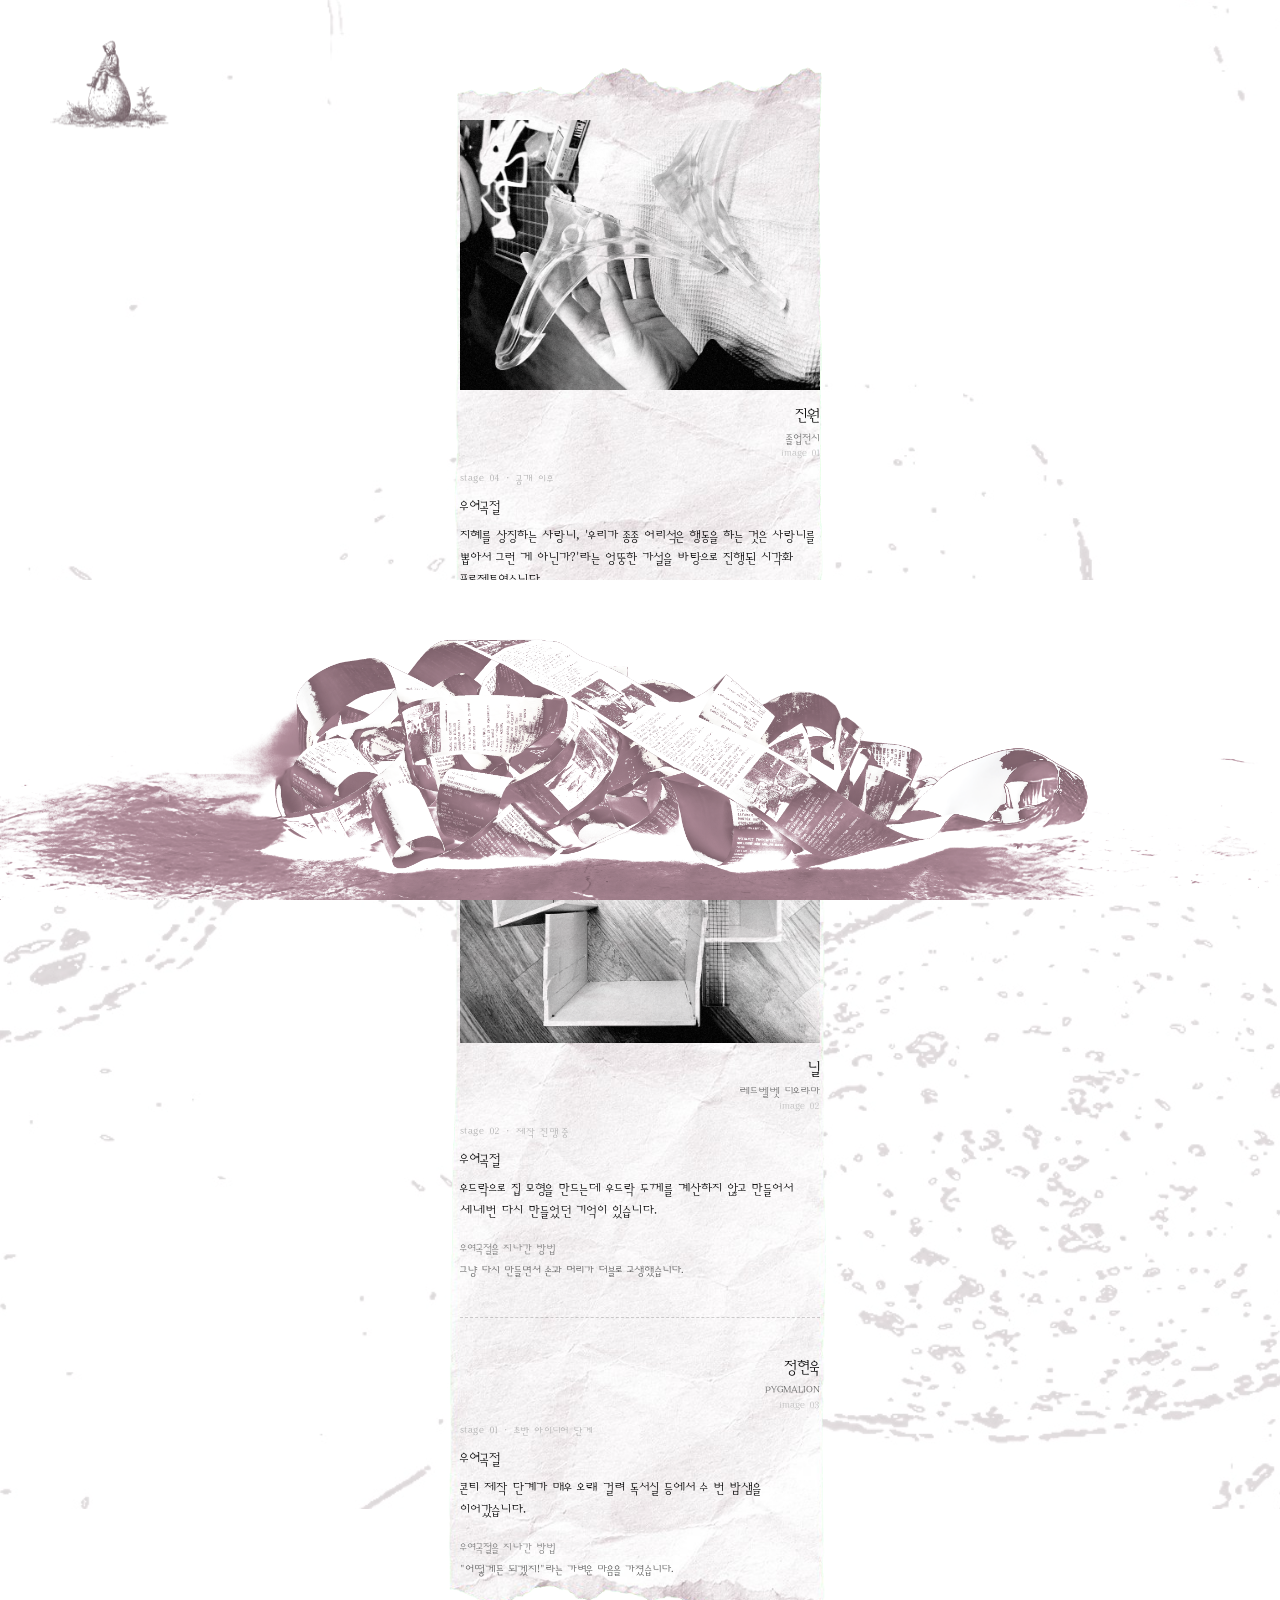
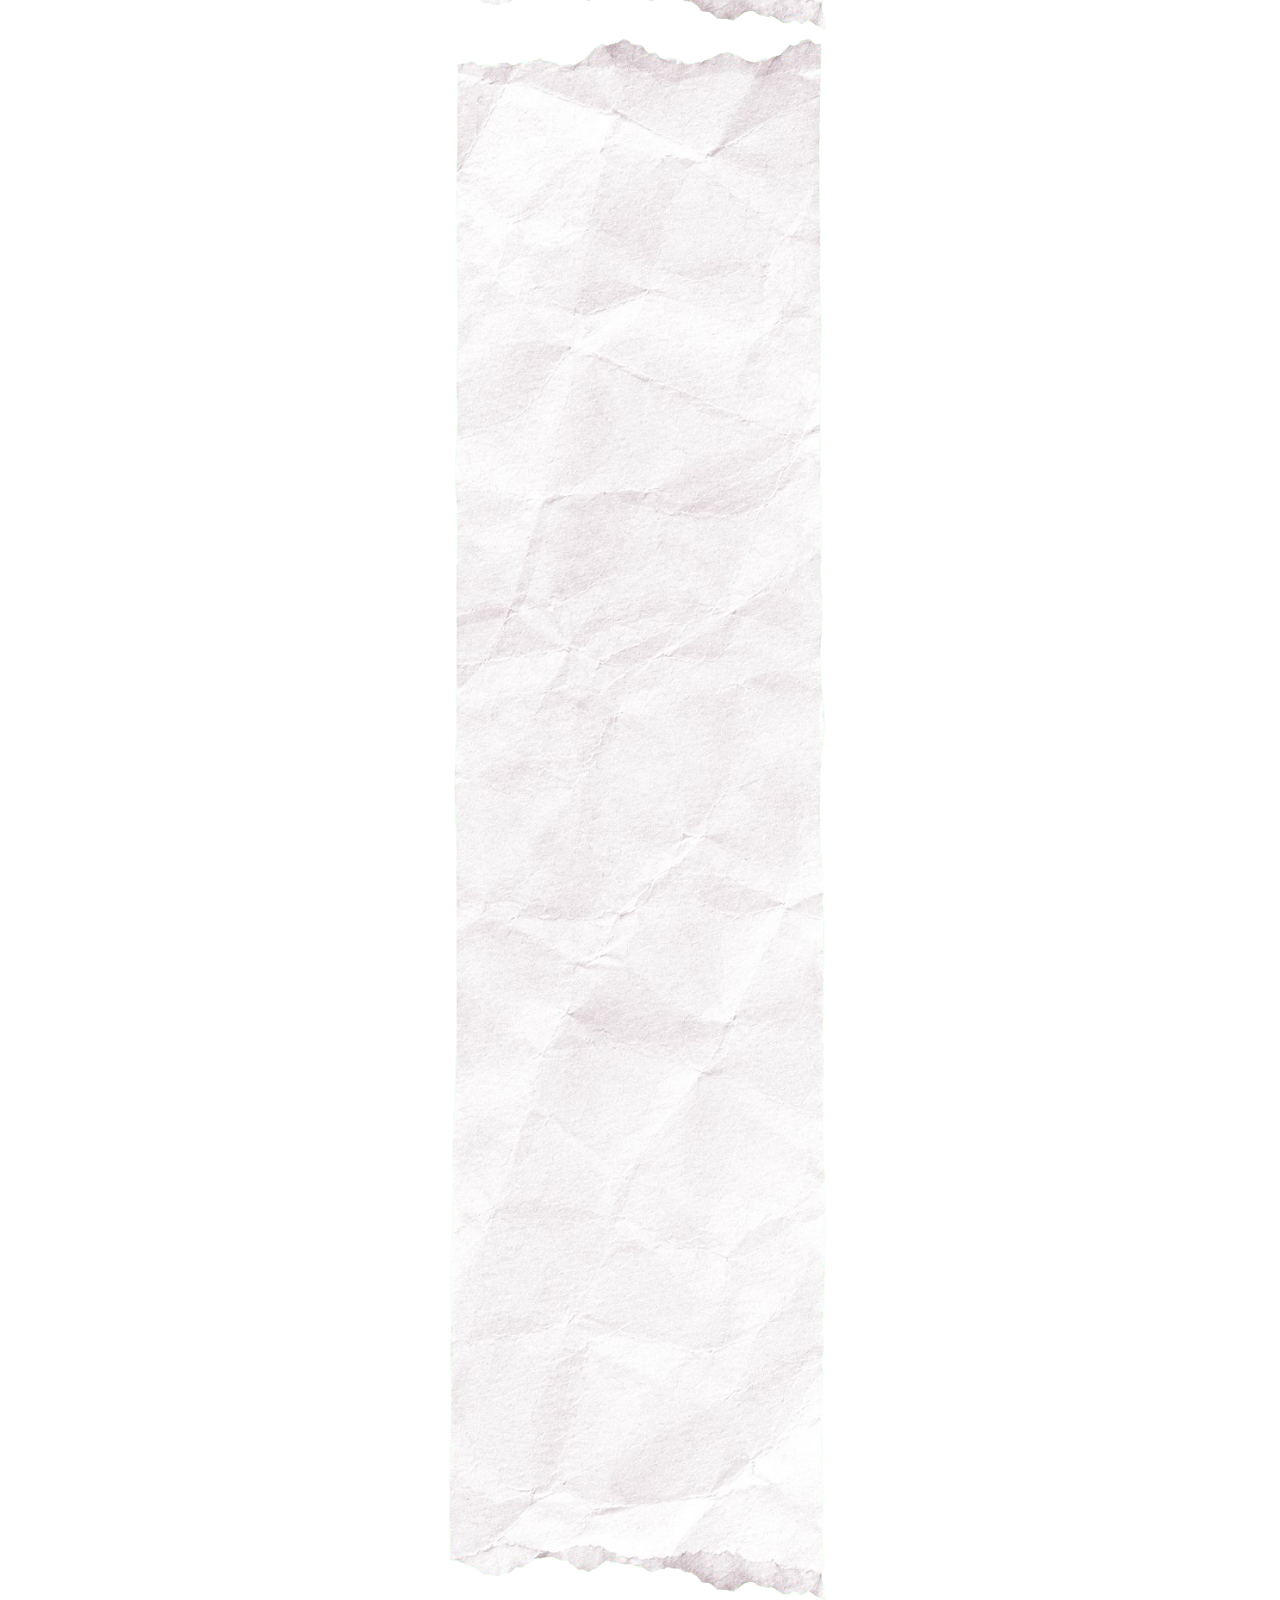
==== commit 1cae6c70: "Update part_b.html" ====
--- a/part_b.html
+++ b/part_b.html
@@ -6,105 +6,358 @@
 <title>우여곡절 아카이브 — Part B</title>
 <link rel="stylesheet" href="style.css">
 <style>
-/* ─────────────────────────────────────────
-   기본 레이아웃 수정
-   ───────────────────────────────────────── */
-html, body { margin: 0; padding: 0; background: #fff; cursor: none !important; }
-* { cursor: none !important; box-sizing: border-box; }
+html, body { margin:0; padding:0; background:#fff; }
+* { cursor:none !important; box-sizing:border-box; }
 
 body.part-b-body {
-  width: 100%; min-height: 100vh;
-  overflow-x: hidden; overflow-y: auto;
+  width: 100%;
+  min-height: 100vh;
+  overflow-x: hidden;
+  overflow-y: auto;
   background: #FFFFFF;
-  padding-bottom: 400px; /* 하단 무더기 공간 확보 */
-}
-
-/* ── 영수증 종이 크기 및 정렬 ── */
+  display: block;
+  padding-bottom: 340px;
+}
+
+.part-b-bg-fixed {
+  position: fixed; top: -100px; left: 50%;
+  transform: translateX(-50%);
+  width: 2574px; height: auto;
+  pointer-events: none; z-index: 0; opacity: 0.22;
+}
+
+.part-b-home {
+  position: fixed; top: 30px; left: 30px;
+  width: 160px; height: 107px; z-index: 100; display: block;
+}
+.part-b-home img { width:100%; height:100%; object-fit:contain; transition:transform 0.3s; }
+.part-b-home:hover img { transform:scale(1.05); }
+
+#b-loading {
+  position: fixed; inset: 0;
+  display: flex; align-items: center; justify-content: center;
+  font-family: 'OnulGongHanChe', serif; font-size: 18px; color: #aaa;
+  z-index: 200; background: #fff; transition: opacity 0.5s;
+}
+
+/* ══════════════════════════════════════
+   영수증: 텍스처를 세로로 반복 = 하나의 긴 종이
+   콘텐츠는 종이 안정 영역(중앙 ~50% 폭) 안에만
+══════════════════════════════════════ */
 .receipt-col {
   position: relative;
-  width: 900px; /* 영수증 크기 키움 */
-  margin: 100px auto 0;
+  /* 텍스처 가운데 종이 폭(423px) 보다 살짝 크게 표시 */
+  width: 720px;
+  margin: 40px auto 0;
   z-index: 5;
 }
 
-.receipt-paper { width: 100%; display: block; }
-
+/* 텍스처 레이어 — 여러 장 이어붙임 */
+.receipt-textures {
+  position: absolute;
+  inset: 0;
+  z-index: 1;
+  display: flex;
+  flex-direction: column;
+}
+.receipt-textures img {
+  width: 100%;
+  height: auto;
+  display: block;
+  mix-blend-mode: multiply;
+  /* 이어붙일 때 첫 장 제외하고 위쪽 찢어진 부분 잘라냄 */
+  margin-top: -50px;
+}
+.receipt-textures img:first-child { margin-top: 0; }
+
+/* 콘텐츠 — 텍스처 위에 */
 .receipt-content {
-  position: absolute; top: 0; left: 0;
-  width: 100%; height: 100%;
-  padding: 80px 110px; /* 텍스트가 그래픽 안 넘어가게 여백 조절 */
-  display: flex; flex-direction: column; align-items: center;
-}
-
-/* ── 이미지 디테일 (노이즈 + Multiply) ── */
-.receipt-canvas {
-  width: 60%; /* 이미지 사이즈 줄임 */
-  height: auto;
-  mix-blend-mode: multiply; /* 흰색 날리고 종이 질감 비치게 */
-  filter: url(#heavyNoise) contrast(1.1); /* 강한 노이즈 */
-  margin-bottom: 20px;
-  pointer-events: none;
-}
-
-.receipt-info { width: 100%; font-family: 'OnulGongHanChe', serif; }
-.r-line { display: flex; justify-content: space-between; border-bottom: 1px dashed #ccc; padding: 10px 0; font-size: 20px; }
-.r-story { margin-top: 25px; font-size: 18px; line-height: 1.6; text-align: justify; word-break: break-all; }
-
-/* ── 하단 무더기 (화면 고정) ── */
-.part-b-pile {
-  position: fixed; /* 고정! */
-  bottom: 0; left: 50%;
-  transform: translateX(-50%);
-  width: 100%; max-width: 1920px;
-  z-index: 80; pointer-events: none;
-}
-.part-b-pile img { width: 100%; display: block; }
-
-.part-b-home { position: fixed; top: 30px; left: 30px; z-index: 100; width: 150px; }
+  position: relative;
+  z-index: 2;
+  /* 좌우: 종이 안정 영역 안쪽 (텍스처 가운데 50%만 종이) */
+  /* 720px 폭 기준 좌우 비율 24% → 약 175px씩 */
+  padding: 80px 180px 80px;
+}
+
+/* 카드 */
+.receipt-entry {
+  position: relative;
+  padding-bottom: 36px;
+  margin-bottom: 36px;
+  border-bottom: 1.5px dashed rgba(0,0,0,0.18);
+}
+.receipt-entry:last-child {
+  border-bottom: none;
+  padding-bottom: 0;
+}
+
+/* 인터뷰 이미지 */
+.receipt-img {
+  width: 100%; height: auto; display: block;
+  margin-bottom: 12px;
+}
+.receipt-img-placeholder {
+  width: 100%; height: 160px;
+  background: rgba(0,0,0,0.04);
+  display: flex; align-items: center; justify-content: center;
+  font-family: 'OnulGongHanChe', serif;
+  font-size: 11px; color: rgba(0,0,0,0.2);
+  margin-bottom: 12px;
+}
+
+.receipt-meta { text-align: right; margin-bottom: 12px; }
+.receipt-name {
+  font-family: 'OnulGongHanChe', serif;
+  font-weight: 700; font-size: 17px; line-height: 28px; color: #000;
+}
+.receipt-work {
+  font-family: 'OnulGongHanChe', serif;
+  font-weight: 500; font-size: 12px; line-height: 18px; color: #666;
+}
+.receipt-image-label {
+  font-family: 'OnulGongHanChe', serif;
+  font-weight: 500; font-size: 11px; color: #bbb;
+}
+
+.receipt-stage-tag {
+  font-family: 'OnulGongHanChe', serif;
+  font-weight: 500; font-size: 11px; color: #aaa;
+  margin-bottom: 8px; letter-spacing: 0.04em;
+}
+
+.receipt-section-label {
+  font-family: 'OnulGongHanChe', serif;
+  font-weight: 700; font-size: 15px; line-height: 28px;
+  color: #000; margin-bottom: 4px;
+}
+
+.receipt-text {
+  font-family: 'OnulGongHanChe', serif;
+  font-weight: 500; font-size: 14px; line-height: 22px;
+  color: #000; word-break: keep-all; overflow-wrap: break-word;
+}
+
+.receipt-solution-wrap { margin-top: 14px; }
+.receipt-solution-label {
+  font-family: 'OnulGongHanChe', serif;
+  font-weight: 700; font-size: 12px; line-height: 24px; color: #777;
+}
+.receipt-solution-text {
+  font-family: 'OnulGongHanChe', serif;
+  font-weight: 500; font-size: 12px; line-height: 20px;
+  color: #555; word-break: keep-all; overflow-wrap: break-word;
+}
+
+/* PILE */
+.pile-fixed {
+  position: fixed; bottom: 0; left: 0;
+  width: 100vw; z-index: 10; pointer-events: none;
+}
+.pile-fixed img {
+  width: 100%; height: auto; display: block;
+  mix-blend-mode: multiply;
+  max-height: 320px; object-fit: cover; object-position: bottom;
+}
+
+/* 커서 */
+#cursor {
+  position: fixed; width: 52px; height: auto;
+  pointer-events: none; z-index: 9999;
+  transform: translate(-50%, -88%);
+  user-select: none; opacity: 0; transition: opacity 0.15s;
+}
+#trail-layer { position: fixed; inset: 0; pointer-events: none; z-index: 80; overflow: hidden; }
+.trail-img { position: fixed; pointer-events: none; opacity: 0; transition: opacity 0.15s ease; }
+#quote-bubble {
+  position: fixed; pointer-events: none; z-index: 90;
+  opacity: 0; transition: opacity 0.4s ease; max-width: 340px;
+}
+.quote-text { font-family: 'OnulGongHanChe', serif; font-weight: 500; font-size: 18px; line-height: 1.7; color: #000; word-break: keep-all; }
+.quote-attr { font-family: 'OnulGongHanChe', serif; font-weight: 300; font-size: 13px; color: #666; margin-top: 8px; }
 </style>
 </head>
 <body class="part-b-body">
 
-  <svg style="position: absolute; width: 0; height: 0;">
-    <filter id="heavyNoise">
-      <feTurbulence type="fractalNoise" baseFrequency="0.9" numOctaves="3" />
-      <feColorMatrix type="matrix" values="0 0 0 0 0, 0 0 0 0 0, 0 0 0 0 0, 0 0 0 -1.5 1.5" />
-    </filter>
-  </svg>
-
-  <img src="images/egg_background.png" style="position:fixed; top:-100px; left:50%; transform:translateX(-50%); width:2500px; opacity:0.15; z-index:0;">
-
-  <div id="receipt-list">
-    </div>
-
-  <div class="part-b-pile">
-    <img src="images/part_b_pile.png">
-  </div>
-
-  <a href="index.html" class="part-b-home"><img src="images/landingpage_button.png"></a>
-
-  <img id="cursor" src="images/custom_cursor.png" style="position:fixed; pointer-events:none; z-index:9999;">
-  <div id="trail-layer" style="position:fixed; inset:0; pointer-events:none; z-index:999;"></div>
-
-  <script src="script.js"></script>
-  <script>
-    // 흰색 배경 제거 로직
-    window.removeWhite = function(img) {
-      const cvs = document.createElement('canvas');
-      cvs.className = 'receipt-canvas';
-      const ctx = cvs.getContext('2d');
-      cvs.width = img.naturalWidth;
-      cvs.height = img.naturalHeight;
-      ctx.drawImage(img, 0, 0);
-      const imgData = ctx.getImageData(0, 0, cvs.width, cvs.height);
-      const d = imgData.data;
-      for (let i = 0; i < d.length; i += 4) {
-        // 흰색(밝기 210 이상) 날리기
-        if (d[i] > 210 && d[i+1] > 210 && d[i+2] > 210) d[i+3] = 0;
-      }
-      ctx.putImageData(imgData, 0, 0);
-      img.parentNode.replaceChild(cvs, img);
+<div id="b-loading">불러오는 중…</div>
+
+<img id="cursor" src="images/custom_cursor.png" alt="">
+<div id="trail-layer"></div>
+<div id="quote-bubble">
+  <div class="quote-text" id="quote-text"></div>
+  <div class="quote-attr" id="quote-attr"></div>
+</div>
+
+<img src="images/egg_background.png" class="part-b-bg-fixed" alt="">
+<a href="index.html" class="part-b-home">
+  <img src="images/landingpage_button.png" alt="">
+</a>
+
+<div class="receipt-col" id="receipt-col">
+  <!-- 텍스처 레이어 (JS가 콘텐츠 높이에 맞춰 갯수 채움) -->
+  <div class="receipt-textures" id="receipt-textures"></div>
+  <!-- 콘텐츠 레이어 -->
+  <div class="receipt-content" id="receipt-content"></div>
+</div>
+
+<!-- 영수증 하단 pile 경계 마스크 -->
+<div class="receipt-pile-mask"></div>
+
+<div class="pile-fixed">
+  <img src="images/pile.png" alt="">
+</div>
+
+<script src="sheet.js"></script>
+
+<script>
+function renderReceipt(data) {
+  const content = document.getElementById('receipt-content');
+  const textures = document.getElementById('receipt-textures');
+
+  if (!data || !data.length) {
+    content.innerHTML = '<div style="padding:40px;color:#aaa;font-family:OnulGongHanChe,serif">데이터를 불러올 수 없습니다.</div>';
+    return;
+  }
+
+  // 콘텐츠 렌더
+  let html = '';
+  data.forEach((d, i) => {
+    const num = String(i+1).padStart(2,'0');
+    // 로컬 이미지 매핑
+    const LOCAL_IMGS = {
+      '진원':             'images/interview_jinwon.png',
+      '닐':               'images/interview_nil.png',
+      '토토':             'images/interview_toto.png',
+      '소녀시대언니들도와줘': 'images/interview_sideeye_1.png',
+      '조훈규':           'images/interview_hh.png',
     };
-  </script>
+    const imgSrc = d.imageUrl || LOCAL_IMGS[d.name] || null;
+    // 이미지 있을 때만 표시, 없으면 생략
+    const imgBlock = imgSrc
+      ? `<img src="${imgSrc}" class="receipt-img" alt="${d.name}">`
+      : '';
+    const sol = d.solution
+      ? `<div class="receipt-solution-wrap">
+          <div class="receipt-solution-label">우여곡절을 지나간 방법</div>
+          <div class="receipt-solution-text">${d.solution}</div>
+         </div>` : '';
+    const stageLabel = STAGE_NAMES[d.stage] || d.stageWhen || '';
+    html += `
+      <div class="receipt-entry">
+        ${imgBlock}
+        <div class="receipt-meta">
+          <div class="receipt-name">${d.name}</div>
+          <div class="receipt-work">${d.work}</div>
+          <div class="receipt-image-label">image ${num}</div>
+        </div>
+        <div class="receipt-stage-tag">stage ${d.stage} · ${stageLabel}</div>
+        <div class="receipt-section-label">우여곡절</div>
+        <div class="receipt-text">${d.story.replace(/\n/g,'<br>')}</div>
+        ${sol}
+      </div>`;
+  });
+  content.innerHTML = html;
+
+  // 텍스처 갯수: 콘텐츠 높이에 따라 채움
+  requestAnimationFrame(() => {
+    const contentHeight = content.offsetHeight;
+    // 텍스처 한 장이 폭 720일 때 높이 = 720 * (1882/836) ≈ 1620px
+    const textureH = 720 * (1882/836);
+    // 첫 장 이후로는 -50px overlap이라 실효 높이 1570px
+    const effectiveH = textureH - 50;
+    const count = Math.max(1, Math.ceil((contentHeight - textureH) / effectiveH) + 1);
+
+    let texHtml = '';
+    for (let i = 0; i < count; i++) {
+      texHtml += '<img src="images/paper_texture.png" alt="">';
+    }
+    textures.innerHTML = texHtml;
+  });
+}
+
+(async () => {
+  const loading = document.getElementById('b-loading');
+  try {
+    const data = await fetchSheetData();
+    renderReceipt(data);
+  } catch(e) {
+    console.error('시트 로드 실패:', e);
+    renderReceipt([
+      { name:"진원", work:"졸업전시", stage:"04", stageWhen:"공개 이후",
+        story:"지혜를 상징하는 사랑니, '우리가 종종 어리석은 행동을 하는 것은 사랑니를 뽑아서 그런 게 아닌가?'라는 엉뚱한 가설을 바탕으로 진행된 시각화 프로젝트였습니다.",
+        solution:"" },
+      { name:"닐", work:"레드벨벳 디오라마", stage:"02", stageWhen:"제작 진행 중",
+        story:"우드락으로 집 모형을 만드는데 우드락 두께를 계산하지 않고 만들어서 세네번 다시 만들었던 기억이 있습니다.",
+        solution:"그냥 다시 만들면서 손과 머리가 더블로 고생했습니다." },
+      { name:"정현욱", work:"PYGMALION", stage:"01", stageWhen:"초반 아이디어 단계",
+        story:"콘티 제작 단계가 매우 오래 걸려 독서실 등에서 수 번 밤샘을 이어갔습니다.",
+        solution:"\"어떻게든 되겠지!\"라는 가벼운 마음을 가졌습니다." },
+    ]);
+  } finally {
+    loading.style.opacity = '0';
+    setTimeout(() => loading.remove(), 500);
+  }
+  // solution 텍스트로 드래그 quote 업데이트
+  if (data && data.length) {
+    const sentences = [];
+    data.forEach(d => {
+      if (!d.solution) return;
+      if (d.solution.length < 60) sentences.push({ text: d.solution.trim(), attr: d.name });
+      // 긴 건 앞 60자
+      else sentences.push({ text: d.solution.slice(0, 55).trim() + '…', attr: d.name });
+    });
+    if (sentences.length > 2) {
+      QUOTES.length = 0;
+      sentences.forEach(s => QUOTES.push(s));
+    }
+  }
+})();
+</script>
+
+<script>
+const cursor = document.getElementById('cursor');
+document.addEventListener('mousemove', e => {
+  cursor.style.left = e.clientX+'px'; cursor.style.top = e.clientY+'px';
+  cursor.style.opacity = '1';
+});
+document.addEventListener('mouseleave', ()=>cursor.style.opacity='0');
+document.addEventListener('mouseenter', ()=>cursor.style.opacity='1');
+
+const QUOTES=[{text:"어떻게든 되겠지!",attr:"정현욱"},{text:"즐기기도 하지만 이런 과정을 통해 작업세계가 단단해진다",attr:"비둘기"},{text:"죽어라 하는 수 밖에. 그래야 될 대로 된다",attr:"켠누님"},{text:"울면서 정신없이 밤을 새 책을 만들었다",attr:"토토"},{text:"녹음하면서 사과만 다섯개 먹었어요",attr:"고래"},{text:"끊질기게 인터넷을 뒤지고, 여러 실험을 하고, 다시 만들고",attr:"비둘기"},{text:"아 포기할까..그래도 시작한 거 끝까지 해야지",attr:"진원"}];
+const PERSONAS=['images/egg_persona_01.png','images/egg_persona_02.png','images/egg_persona_03.png','images/egg_persona_04.png','images/egg_persona_05.png','images/egg_persona_06.png','images/egg_persona_07.png'];
+const trailLayer=document.getElementById('trail-layer');
+const quoteBubble=document.getElementById('quote-bubble');
+const quoteText=document.getElementById('quote-text');
+const quoteAttr=document.getElementById('quote-attr');
+let isDown=false,didDrag=false,downX=0,downY=0,lastTX=0,lastTY=0,quoteTimer=null;
+document.querySelectorAll('a').forEach(a=>a.addEventListener('click',e=>{if(didDrag)e.preventDefault();}));
+document.addEventListener('mousedown',e=>{isDown=true;didDrag=false;downX=e.clientX;downY=e.clientY;lastTX=e.clientX;lastTY=e.clientY;});
+document.addEventListener('mouseup',e=>{
+  if(!isDown)return;isDown=false;if(!didDrag)return;
+  const q=QUOTES[Math.floor(Math.random()*QUOTES.length)];
+  quoteText.textContent='\u201c'+q.text+'\u201d';quoteAttr.textContent='— '+q.attr;
+  let qx=e.clientX+28,qy=e.clientY-30;
+  if(qx+340>window.innerWidth)qx=e.clientX-360;if(qy<30)qy=e.clientY+40;
+  quoteBubble.style.left=qx+'px';quoteBubble.style.top=qy+'px';quoteBubble.style.opacity='1';
+  if(quoteTimer)clearTimeout(quoteTimer);
+  quoteTimer=setTimeout(()=>quoteBubble.style.opacity='0',4500);
+});
+document.addEventListener('mousemove',e=>{
+  if(!isDown)return;
+  if(!didDrag&&Math.hypot(e.clientX-downX,e.clientY-downY)>30)didDrag=true;
+  if(!didDrag)return;
+  if(Math.hypot(e.clientX-lastTX,e.clientY-lastTY)<55)return;
+  lastTX=e.clientX;lastTY=e.clientY;
+  const img=document.createElement('img');
+  img.src=PERSONAS[Math.floor(Math.random()*PERSONAS.length)];
+  img.className='trail-img';
+  const sz=60+Math.random()*40,rot=(Math.random()-0.5)*18,flip=Math.random()>0.5?-1:1;
+  img.style.cssText=`left:${e.clientX}px;top:${e.clientY}px;height:${sz}px;width:auto;transform:translate(-50%,-55%) rotate(${rot}deg) scaleX(${flip});`;
+  trailLayer.appendChild(img);
+  requestAnimationFrame(()=>{
+    img.style.opacity='0.9';
+    setTimeout(()=>{img.style.transition='opacity 2.5s ease';img.style.opacity='0';setTimeout(()=>img.remove(),2600);},800);
+  });
+});
+</script>
 </body>
 </html>
